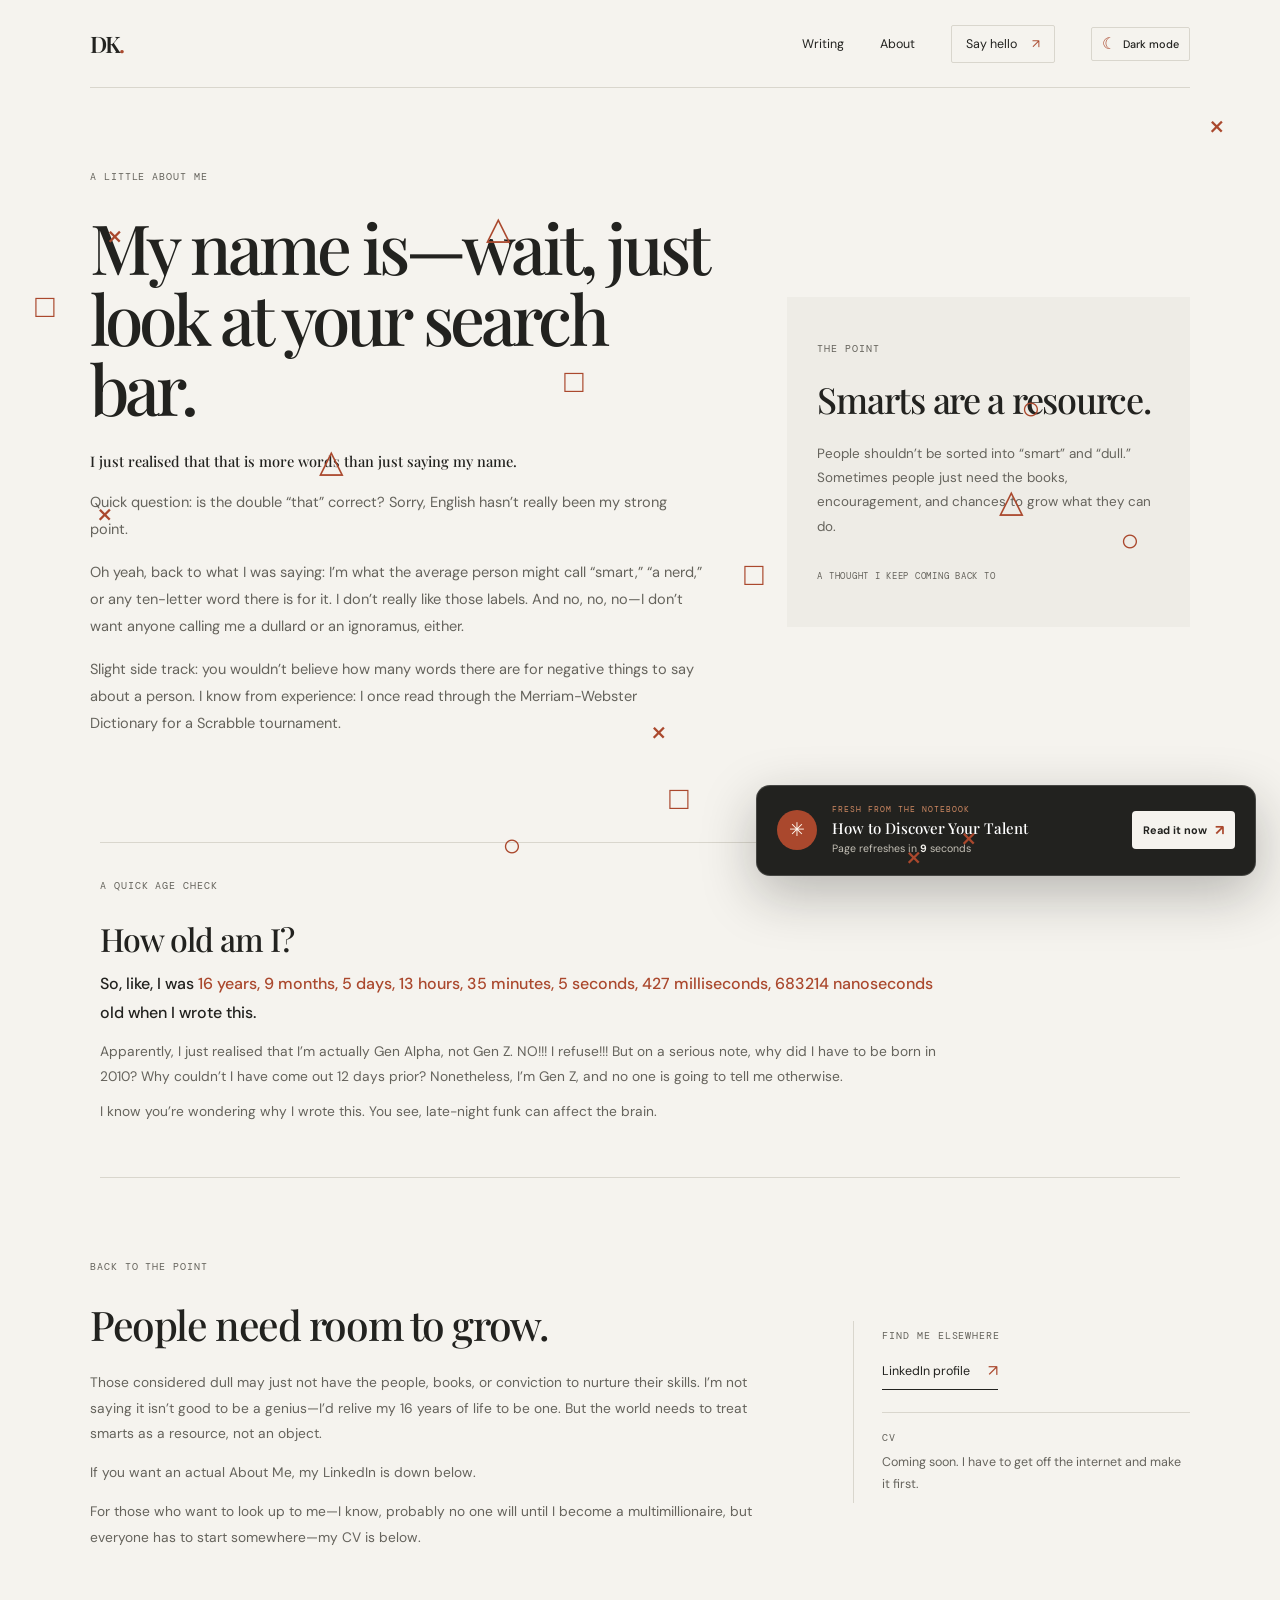
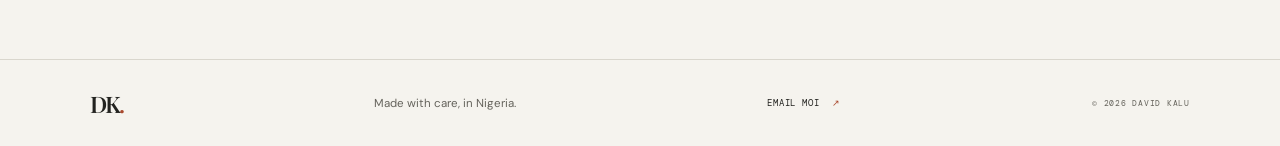
==== about.html @ d2f88bc5 "Keep site header visible while scrolling" ====
<!doctype html>
<html lang="en">
  <head>
    <meta charset="utf-8" />
    <meta name="viewport" content="width=device-width, initial-scale=1" />
    <meta name="theme-color" content="#f5f3ee" />
    <meta name="color-scheme" content="light dark" />
    <meta name="description" content="David Kalu on intelligence, opportunity, curiosity, and the words we use to describe people." />
    <title>About David Kalu — Notes on a life in progress</title>
    <link rel="icon" type="image/png" href="/favicon.png" sizes="96x96" />
    <link rel="preconnect" href="https://fonts.googleapis.com" />
    <link rel="preconnect" href="https://fonts.gstatic.com" crossorigin />
    <link href="https://fonts.googleapis.com/css2?family=DM+Mono:wght@400;500&family=DM+Sans:wght@400;500;600;700&family=Playfair+Display:ital,wght@0,500;0,600;1,500;1,600&display=swap" rel="stylesheet" />
    <script>(()=>{let saved=null;try{saved=localStorage.getItem("davidkalu:theme")}catch{}const mode=saved==="dark"||saved==="light"?saved:(window.matchMedia&&window.matchMedia("(prefers-color-scheme: dark)").matches?"dark":"light");document.documentElement.dataset.theme=mode;const color=document.querySelector('meta[name="theme-color"]');if(color)color.content=mode==="dark"?"#0c0a10":"#f5f3ee"})()</script>
    <link rel="stylesheet" href="style.css?v=20261019-sticky-header" />
    <script src="script.js?v=20261019-frenzy-no-overlap" defer></script>
  </head>
  <body>
    <a class="skip-link" href="#main">Skip to content</a>
    <header class="site-header wrap">
      <a class="wordmark" href="index.html#top" aria-label="David Kalu home">DK<span>.</span></a>
      <nav aria-label="Main navigation">
        <a href="index.html#writing">Writing</a>
        <a href="about.html" aria-current="page">About</a>
        <a class="nav-contact" href="mailto:hello@davidkalu.com">Say hello <span aria-hidden="true">↗</span></a>
      <button class="theme-toggle" type="button" aria-label="Dark mode" aria-pressed="false" title="Switch to dark mode"><span class="theme-toggle-icon" aria-hidden="true">☾</span><span class="theme-toggle-label">Dark mode</span></button>
      </nav>
    </header>
    <main id="main" class="about-page">
      <section class="about-hero wrap" aria-labelledby="about-title">
        <div class="about-hero-copy">
          <p class="eyebrow">A LITTLE ABOUT ME</p>
          <h1 id="about-title">My name is—wait, just look at your search bar.</h1>
          <p class="about-lede">I just realised that that is more words than just saying my name.</p>
          <p>Quick question: is the double “that” correct? Sorry, English hasn’t really been my strong point.</p>
          <p>Oh yeah, back to what I was saying: I’m what the average person might call “smart,” “a nerd,” or any ten-letter word there is for it. I don’t really like those labels. And no, no, no—I don’t want anyone calling me a dullard or an ignoramus, either.</p>
          <p>Slight side track: you wouldn’t believe how many words there are for negative things to say about a person. I know from experience: I once read through the Merriam-Webster Dictionary for a Scrabble tournament.</p>
        </div>
        <aside class="about-note about-point" aria-label="The point">
          <p class="eyebrow">THE POINT</p>
          <h2>Smarts are a resource.</h2>
          <p>People shouldn’t be sorted into “smart” and “dull.” Sometimes people just need the books, encouragement, and chances to grow what they can do.</p>
          <span class="about-note-foot">A THOUGHT I KEEP COMING BACK TO</span>
        </aside>
      </section>
      <section class="age-section wrap" aria-labelledby="age-title">
        <p class="eyebrow">A QUICK AGE CHECK</p>
        <h2 id="age-title">How old am I?</h2>
        <p class="age-line">So, like, I was <span id="age-counter">16 years, 9 months, 5 days, 13 hours, 35 minutes, 5 seconds, 427 milliseconds, 683214 nanoseconds</span> old when I wrote this.</p>
        <p>Apparently, I just realised that I’m actually Gen Alpha, not Gen Z. NO!!! I refuse!!! But on a serious note, why did I have to be born in 2010? Why couldn’t I have come out 12 days prior? Nonetheless, I’m Gen Z, and no one is going to tell me otherwise.</p>
        <p>I know you’re wondering why I wrote this. You see, late-night funk can affect the brain.</p>
      </section>
      <section class="about-details wrap" aria-labelledby="about-thought-title">
        <div class="about-detail-main">
          <p class="eyebrow">BACK TO THE POINT</p>
          <h2 id="about-thought-title">People need room to grow.</h2>
          <p>Those considered dull may just not have the people, books, or conviction to nurture their skills. I’m not saying it isn’t good to be a genius—I’d relive my 16 years of life to be one. But the world needs to treat smarts as a resource, not an object.</p>
          <p>If you want an actual About Me, my LinkedIn is down below.</p>
          <p>For those who want to look up to me—I know, probably no one will until I become a multimillionaire, but everyone has to start somewhere—my CV is below.</p>
        </div>
        <aside class="about-side-note about-links" aria-label="More about David">
          <p class="eyebrow">FIND ME ELSEWHERE</p>
          <a class="text-link" href="https://www.linkedin.com/in/inspire101/" target="_blank" rel="noreferrer">LinkedIn profile <span aria-hidden="true">↗</span></a>
          <div class="cv-note"><span class="eyebrow">CV</span><p>Coming soon. I have to get off the internet and make it first.</p></div>
        </aside>
      </section>
    </main>
    <footer class="site-footer"><div class="wrap footer-inner"><a class="wordmark" href="index.html#top">DK<span>.</span></a><span>Made with care, in Nigeria.</span><a href="mailto:hello@davidkalu.com">EMAIL MOI <span aria-hidden="true">↗</span></a><span class="copyright">© <span id="footer-year">2026</span> DAVID KALU</span></div></footer>
  </body>
</html>
---- style.css ----
:root{--paper:#f5f3ee;--ink:#22221f;--muted:#65635c;--line:#d9d6cd;--accent:#aa482d;--serif:"Playfair Display",Georgia,serif;--sans:"DM Sans",Arial,sans-serif;--mono:"DM Mono",monospace}*{box-sizing:border-box}html{scroll-behavior:smooth}body{margin:0;background:var(--paper);color:var(--ink);font-family:var(--sans);-webkit-font-smoothing:antialiased}.wrap{width:min(1100px,calc(100% - 64px));margin-inline:auto}.skip-link{position:absolute;left:-999px;top:1rem;background:var(--ink);color:white;padding:.7rem 1rem;z-index:5}.skip-link:focus{left:1rem}.site-header{height:88px;display:flex;align-items:center;justify-content:space-between;border-bottom:1px solid var(--line)}.wordmark{font:600 1.42rem var(--serif);letter-spacing:-.08em;text-decoration:none;color:var(--ink)}.wordmark span{color:var(--accent)}nav{display:flex;align-items:center;gap:36px}nav a,.nav-contact{font-size:.78rem;text-decoration:none;color:var(--ink)}nav a:hover,.text-link:hover{color:var(--accent)}nav .nav-contact{padding:10px 14px;border:1px solid var(--line);border-radius:2px}.nav-contact span{margin-left:12px;color:var(--accent)}.hero{padding-top:100px;display:grid;grid-template-columns:1.1fr .9fr;column-gap:72px;position:relative}.hero-copy{padding:8px 0 76px}.eyebrow,.hero-foot,.art-caption,.post-meta,.post-date,.section-count,.site-footer .copyright,.site-footer .footer-inner>a:last-of-type{font: .64rem var(--mono);letter-spacing:.09em}.eyebrow{color:var(--muted);margin:0 0 28px}.status-dot{display:inline-block;width:7px;height:7px;background:#768d67;border-radius:50%;margin:0 8px 1px 0}h1,h2,h3,p{margin-top:0}h1{font:500 clamp(3.3rem,6.4vw,5.9rem)/1.02 var(--serif);letter-spacing:-.055em;margin-bottom:24px}h1 em,h2 em{font-weight:500;color:var(--accent)}.intro{color:var(--muted);font-size:.98rem;line-height:1.75;max-width:390px;margin-bottom:30px}.text-link{display:inline-flex;gap:18px;align-items:center;color:var(--ink);font-size:.78rem;text-decoration:none;border-bottom:1px solid var(--ink);padding-bottom:8px;transition:color .2s}.text-link span{color:var(--accent);font-size:1rem}.hero-art{height:355px;margin-top:21px;position:relative;overflow:hidden;background:#e8e2d5}.art-sun{position:absolute;width:135px;height:135px;border-radius:50%;background:#d18a63;left:50%;top:22%;transform:translateX(-50%)}.art-orbit{position:absolute;left:50%;top:22%;border:1px solid rgba(72,64,52,.32);border-radius:50%;transform:translateX(-50%)}.orbit-one{width:280px;height:280px}.orbit-two{width:390px;height:390px}.art-horizon{position:absolute;height:36%;bottom:0;left:0;right:0;background:#b4aa95;clip-path:polygon(0 34%,24% 18%,49% 54%,76% 22%,100% 46%,100% 100%,0 100%)}.art-horizon:after{content:"";position:absolute;inset:32% 0 0;background:#8c9381;clip-path:polygon(0 46%,28% 8%,56% 45%,82% 12%,100% 37%,100% 100%,0 100%)}.art-caption{position:absolute;bottom:16px;left:18px;padding:5px 7px;background:rgba(34,34,31,.56);border-radius:2px;color:#f5f3ee;font-size:.55rem}.hero-foot{grid-column:1/-1;border-top:1px solid var(--line);padding:17px 0 72px;display:flex;justify-content:space-between;color:var(--muted);font-size:.58rem}.writing-section{background:var(--surface);padding:78px 0 84px}.section-heading{display:flex;justify-content:space-between;align-items:end;margin-bottom:25px}.section-heading .eyebrow{margin-bottom:12px}.section-heading h2,.about-grid h2{font:500 2.6rem/1.15 var(--serif);letter-spacing:-.035em;margin-bottom:0}.section-count{color:var(--muted);padding-bottom:8px}.post-card{display:grid;grid-template-columns:125px 1fr 145px;gap:24px;padding:27px 0 30px;border-top:1px solid var(--line)}.post-meta{display:flex;flex-direction:column;gap:11px;color:var(--muted);font-size:.57rem}.post-meta span:first-child{color:var(--accent)}.post-content h3{font:500 1.45rem var(--serif);letter-spacing:-.02em;margin-bottom:8px}.post-content h3 a{color:var(--ink);text-decoration:none}.post-content h3 a:hover{color:var(--accent)}.post-content p{font-size:.81rem;line-height:1.65;color:var(--muted);margin:0;max-width:500px}.post-date{color:var(--muted);font-size:.55rem;align-self:center;text-align:right}.post-date span{color:var(--accent);font-size:.85rem;margin-left:9px}.coming-soon{margin:26px 0 0;color:var(--muted);font-size:.72rem}.coming-soon span{color:var(--accent);margin-right:7px}.about-section{padding-top:91px;padding-bottom:100px}.about-section>.eyebrow{margin-bottom:28px}.about-grid{display:grid;grid-template-columns:1.2fr .8fr;gap:70px}.about-grid h2{font-size:2.75rem}.about-copy p{font-size:.85rem;line-height:1.8;color:var(--muted);margin-bottom:16px}.about-copy .text-link{margin-top:8px}.site-footer{border-top:1px solid var(--line)}.footer-inner{height:86px;display:flex;align-items:center;justify-content:space-between}.footer-inner>span{font-size:.72rem;color:var(--muted)}.site-footer .footer-inner>a:last-of-type{color:var(--ink);text-decoration:none;font-size:.57rem}.site-footer .footer-inner>a:last-of-type span{color:var(--accent);margin-left:7px}.site-footer .copyright{font-size:.53rem;color:var(--muted)}@media(max-width:760px){.wrap{width:min(100% - 40px,560px)}.site-header{height:72px}nav{gap:18px}nav a{font-size:.72rem}nav .nav-contact{padding:8px 10px}.hero{padding-top:62px;grid-template-columns:1fr;column-gap:0}.hero-copy{padding-bottom:38px}h1{font-size:clamp(3.4rem,13vw,5.3rem)}.hero-art{height:300px;margin:0 0 35px}.hero-foot{padding-bottom:52px;font-size:.5rem}.writing-section{padding:60px 0}.section-heading h2{font-size:2.2rem}.post-card{grid-template-columns:55px 1fr;gap:12px;padding:23px 0}.post-meta{font-size:.5rem}.post-date{grid-column:2;text-align:left;margin-top:2px}.about-section{padding-top:68px;padding-bottom:72px}.about-grid{grid-template-columns:1fr;gap:25px}.about-grid h2{font-size:2.35rem}.footer-inner{height:auto;min-height:100px;padding:22px 0;display:grid;grid-template-columns:1fr 1fr;gap:17px}.footer-inner .copyright{text-align:right}.footer-inner>span:nth-child(2){text-align:right}}@media(max-width:390px){nav{gap:11px}.nav-contact span{margin-left:5px}.hero-foot{letter-spacing:.035em}.hero-foot span:last-child{text-align:right}}

/* About page */
.about-hero{padding-top:82px;padding-bottom:88px;display:grid;grid-template-columns:minmax(0,1.15fr) minmax(270px,.75fr);gap:80px;align-items:center}.about-hero-copy h1{font-size:clamp(3rem,5.4vw,5rem);max-width:650px;margin-bottom:25px}.about-hero-copy>p:not(.eyebrow){max-width:625px;color:var(--muted);font-size:.91rem;line-height:1.85;margin-bottom:16px}.about-hero-copy .about-lede{font:500 1.18rem/1.65 var(--serif);color:var(--ink)!important}.about-hero-copy .text-link{margin-top:9px}.about-note{background:var(--surface);padding:34px 30px;min-height:330px;display:flex;flex-direction:column;justify-content:center}.about-note .eyebrow{margin-bottom:24px}.about-note h2{font:500 2.25rem/1.15 var(--serif);letter-spacing:-.035em;margin:0 0 22px}.about-note h2 em{color:var(--accent)}.about-note ul{padding:0;margin:0;list-style:none}.about-note li{border-top:1px solid var(--line);padding:12px 0;font-size:.78rem;color:var(--muted);line-height:1.5}.about-note-foot,.about-card-number{font:.58rem var(--mono);letter-spacing:.08em;color:var(--muted)}.about-note-foot{margin-top:18px}.about-highlights{background:var(--surface);padding:74px 0 78px}.about-highlights .section-heading h2{font:500 2.6rem/1.15 var(--serif);letter-spacing:-.035em;margin-bottom:0}.about-cards{display:grid;grid-template-columns:repeat(3,1fr);gap:22px}.about-card{padding:23px 22px 25px;border-top:1px solid var(--line);background:var(--card);min-height:275px}.about-card-number{display:block;margin-bottom:24px;color:var(--accent)}.about-card h3{font:500 1.35rem/1.25 var(--serif);letter-spacing:-.02em;margin-bottom:12px}.about-card p{font-size:.78rem;line-height:1.75;color:var(--muted);margin:0}.about-details{padding-top:82px;padding-bottom:95px;display:grid;grid-template-columns:minmax(0,1.2fr) minmax(230px,.6fr);gap:90px}.about-detail-main h2{font:500 2.55rem/1.15 var(--serif);letter-spacing:-.035em;margin:0 0 22px}.about-detail-main>p:not(.eyebrow),.about-side-note>p:not(.eyebrow){font-size:.86rem;line-height:1.85;color:var(--muted)}.about-side-note{border-left:1px solid var(--line);padding:8px 0 8px 28px;align-self:center}.about-side-note .eyebrow{margin-bottom:16px}.about-side-note .text-link{margin-top:4px}
@media(max-width:760px){.about-hero{padding-top:62px;padding-bottom:62px;grid-template-columns:1fr;gap:32px}.about-hero-copy h1{font-size:clamp(3rem,12vw,4.4rem)}.about-note{min-height:0;padding:28px 24px}.about-highlights{padding:58px 0 62px}.about-highlights .section-heading h2{font-size:2.2rem}.about-cards{grid-template-columns:1fr;gap:14px}.about-card{min-height:0;padding:22px 18px}.about-card-number{margin-bottom:16px}.about-details{padding-top:62px;padding-bottom:70px;grid-template-columns:1fr;gap:28px}.about-detail-main h2{font-size:2.25rem}.about-side-note{border-left:0;border-top:1px solid var(--line);padding:24px 0 0}}

/* About page voice and profile links */
.about-point>p:not(.eyebrow){font-size:.84rem;line-height:1.8;color:var(--muted)}.about-links{display:flex;flex-direction:column;align-items:flex-start;gap:14px}.about-links>.eyebrow{margin:0}.cv-note{border-top:1px solid var(--line);padding-top:18px;width:100%;margin-top:8px}.cv-note .eyebrow{display:block;margin-bottom:8px}.cv-note p{font-size:.78rem;line-height:1.7;color:var(--muted);margin:0}
@media(max-width:760px){.about-links{gap:16px}.cv-note{margin-top:4px}}

/* Published writing */
.article-heading{max-width:820px;padding-top:76px;padding-bottom:44px}.article-heading .eyebrow{margin-bottom:22px}.article-heading h1{font-size:clamp(3.2rem,6vw,5.2rem);max-width:800px;margin-bottom:20px}.article-deck{max-width:650px;color:var(--muted);font:500 1.2rem/1.6 var(--serif);margin-bottom:22px}.article-byline{font:.6rem var(--mono);letter-spacing:.09em;color:var(--muted);margin:0}.article-byline span{color:var(--accent);padding:0 8px}.article-body{max-width:760px;padding-bottom:100px;font-size:1rem;line-height:1.9;color:var(--body-copy)}.article-body p{margin-bottom:22px}.article-body .article-opening{font:500 1.22rem/1.65 var(--serif);color:var(--ink)}.article-body h2{font:500 2rem/1.2 var(--serif);letter-spacing:-.025em;margin:45px 0 16px;color:var(--ink)}.article-back{margin-top:26px}.new-writeup-notice{position:fixed;right:24px;bottom:24px;z-index:20;width:min(500px,calc(100vw - 32px));display:grid;grid-template-columns:42px minmax(0,1fr) auto;gap:13px;align-items:center;overflow:hidden;padding:18px 20px 20px;border:1px solid rgba(255,255,255,.16);border-radius:14px;background:#22221f;color:#f5f3ee;box-shadow:0 18px 54px rgba(25,24,21,.28);animation:notice-rise .45s cubic-bezier(.2,.8,.2,1) both}.notice-mark{width:40px;height:40px;display:grid;place-items:center;border-radius:50%;background:var(--accent);color:#fff7ed;font-size:1.2rem}.notice-copy{min-width:0;display:flex;flex-direction:column;gap:4px}.notice-kicker{font:.53rem var(--mono);letter-spacing:.12em;color:#d18a63}.notice-title{font:500 .94rem/1.25 var(--serif);color:#fff}.notice-refresh{font-size:.66rem;color:#c4c0b6}.notice-refresh b{color:#f5f3ee;font-variant-numeric:tabular-nums}.notice-link{display:flex;gap:8px;align-items:center;white-space:nowrap;padding:10px 11px;border-radius:4px;background:#f5f3ee;color:#22221f;text-decoration:none;font-size:.68rem;font-weight:700}.notice-link span{color:var(--accent);font-size:.9rem}.notice-link:hover{background:#fff}.notice-progress{position:absolute;left:0;right:0;bottom:0;height:3px;background:var(--accent);transform-origin:left;animation:notice-countdown 10s linear forwards}@keyframes notice-rise{from{opacity:0;transform:translateY(18px)}to{opacity:1;transform:translateY(0)}}@keyframes notice-countdown{from{transform:scaleX(1)}to{transform:scaleX(0)}}
@media(max-width:760px){.article-heading{padding-top:56px;padding-bottom:32px}.article-heading h1{font-size:clamp(2.8rem,12vw,4.2rem)}.article-deck{font-size:1.06rem}.article-body{font-size:.94rem;padding-bottom:76px}.article-body h2{font-size:1.8rem;margin-top:36px}.new-writeup-notice{right:12px;bottom:12px;width:calc(100vw - 24px);grid-template-columns:36px minmax(0,1fr);gap:10px;padding:15px 15px 18px}.notice-mark{width:34px;height:34px;font-size:1rem}.notice-link{grid-column:2;justify-self:start;padding:8px 10px}.notice-refresh{font-size:.62rem}}
/* Editorial styles tuned to the site's quiet, compact rhythm */
.article-heading{max-width:760px;padding-top:68px;padding-bottom:35px}.article-heading .eyebrow{margin-bottom:20px}.article-heading h1{font-size:clamp(2.8rem,5vw,4.45rem);line-height:1.05;max-width:700px;margin-bottom:18px}.article-deck{max-width:560px;color:var(--muted);font:500 1rem/1.7 var(--sans);margin-bottom:18px}.article-byline{font:.58rem var(--mono);letter-spacing:.09em;color:var(--muted);margin:0}.article-byline span{color:var(--accent);padding:0 8px}.article-body{max-width:700px;padding-bottom:92px;font-size:.9rem;line-height:1.8;color:var(--body-copy)}.article-body p{margin-bottom:19px}.article-body .article-opening{font:500 1rem/1.75 var(--sans);color:var(--ink)}.article-body h2{font:500 1.65rem/1.2 var(--serif);letter-spacing:-.025em;margin:38px 0 14px;color:var(--ink)}.article-back{margin-top:24px}
@media(max-width:760px){.article-heading{padding-top:52px;padding-bottom:28px}.article-heading h1{font-size:clamp(2.5rem,11vw,3.8rem)}.article-deck{font-size:.91rem}.article-body{font-size:.86rem;padding-bottom:70px}.article-body h2{font-size:1.45rem;margin-top:30px}}

/* Small motions and the hidden DualShock Frenzy */
.reveal-on-scroll{opacity:0;transform:translateY(16px);transition:opacity .65s ease,transform .65s ease;transition-delay:var(--reveal-delay,0ms)}.reveal-on-scroll.is-visible{opacity:1;transform:translateY(0)}.hero-art .art-sun{animation:sun-breathe 6s ease-in-out infinite alternate}.hero-art .art-orbit{animation:orbit-drift 13s ease-in-out infinite alternate}.hero-art .orbit-two{animation-delay:-4s}@keyframes sun-breathe{from{transform:translateX(-50%) scale(.96)}to{transform:translateX(-50%) scale(1.04)}}@keyframes orbit-drift{from{transform:translateX(-50%) rotate(-4deg)}to{transform:translateX(-50%) rotate(4deg)}}
.frenzy-symbol{position:fixed;z-index:12;width:46px;height:46px;padding:0;border:0;background:transparent;display:grid;place-items:center;font:400 2rem/1 var(--sans);cursor:pointer;animation:frenzy-float 5s ease-in-out infinite;animation-delay:0s;transition:color .2s,opacity .25s,transform .25s;touch-action:manipulation}.frenzy-symbol:hover{transform:scale(1.15)}.frenzy-triangle{color:#b65337}.frenzy-circle{color:#718a9a}.frenzy-cross{color:#8a7d9d}.frenzy-square{color:#768d67}.frenzy-symbol.is-caught{opacity:0;pointer-events:none;transform:scale(1.5)}@keyframes frenzy-float{0%,100%{translate:0 0}50%{translate:0 -12px}}.frenzy-ripple{position:fixed;z-index:13;width:18px;height:18px;border:1px solid var(--accent);border-radius:50%;pointer-events:none;transform:translate(-50%,-50%);animation:frenzy-ripple .7s ease-out forwards}@keyframes frenzy-ripple{to{width:110px;height:110px;opacity:0;border-width:2px}}
.frenzy-welcome{position:fixed;z-index:30;width:min(330px,calc(100vw - 28px));display:grid;grid-template-columns:30px 1fr 22px;gap:10px;align-items:start;padding:16px;background:#22221f;color:var(--paper);border:1px solid rgba(255,255,255,.15);box-shadow:0 16px 45px rgba(34,34,31,.22);opacity:0;visibility:hidden;transform:translateY(8px) scale(.98);transition:opacity .25s,transform .25s,visibility .25s}.frenzy-welcome.is-visible{opacity:1;visibility:visible;transform:translateY(0) scale(1)}.frenzy-popup-mark{width:28px;height:28px;display:grid;place-items:center;background:var(--accent);border-radius:50%;color:#fff;font-size:.85rem}.frenzy-label{display:block;color:#d18a63;font: .5rem var(--mono);letter-spacing:.1em;margin-bottom:7px}.frenzy-welcome p{font-size:.72rem;line-height:1.55;margin:0}.frenzy-welcome strong{font-weight:700}.frenzy-dismiss,.frenzy-close{padding:0;border:0;background:transparent;color:inherit;font-size:1.2rem;line-height:1;cursor:pointer}.frenzy-secret{width:min(570px,calc(100vw - 32px));max-height:min(80vh,720px);overflow:auto;padding:36px 40px 30px;background:var(--paper);color:var(--ink);border:1px solid var(--line);box-shadow:0 20px 80px rgba(0,0,0,.25)}.frenzy-secret::backdrop{background:rgba(34,34,31,.52);-webkit-backdrop-filter:blur(3px);backdrop-filter:blur(3px)}.frenzy-secret form{position:absolute;top:18px;right:20px}.frenzy-secret .frenzy-close{color:var(--muted);font-size:1.5rem}.frenzy-secret h2{font:500 2.2rem/1.15 var(--serif);letter-spacing:-.035em;margin:0 0 22px}.frenzy-secret>p:not(.eyebrow):not(.frenzy-signoff){font-size:.86rem;line-height:1.8;color:var(--muted);margin-bottom:16px}.frenzy-signoff{padding-top:14px;border-top:1px solid var(--line);font:.55rem var(--mono);letter-spacing:.1em;color:var(--muted)}.frenzy-signoff span{color:var(--accent);margin-left:6px}
@media(max-width:760px){.frenzy-symbol{width:40px;height:40px;font-size:1.75rem}.frenzy-welcome{left:12px!important;top:auto!important;bottom:82px}.frenzy-secret{padding:32px 24px 24px}.frenzy-secret h2{font-size:1.8rem}}
@media(prefers-reduced-motion:reduce){.reveal-on-scroll{opacity:1;transform:none;transition:none}.hero-art .art-sun,.hero-art .art-orbit,.frenzy-symbol{animation:none!important}.frenzy-ripple{animation-duration:.01ms}}
/* DualShock Frenzy: orange-only glyphs, clear spacing and fresh pair fusions */
.frenzy-symbol{z-index:24;width:46px;height:46px;border:0;padding:0;background:transparent;color:var(--accent);display:grid;place-items:center;font:400 2rem/1 var(--sans);cursor:pointer;touch-action:manipulation;animation:none;transition:opacity .2s,transform .18s;will-change:left,top,transform}.frenzy-symbol:hover{transform:scale(1.12)}.frenzy-symbol.is-caught{opacity:0;pointer-events:none;transform:scale(1.6)}.frenzy-symbol.fusion-flash{animation:frenzy-fusion .36s cubic-bezier(.2,.8,.2,1)}@keyframes frenzy-fusion{0%{transform:scale(.72) rotate(-14deg)}65%{transform:scale(1.28) rotate(8deg)}100%{transform:scale(1) rotate(0)}}
@media(max-width:760px){.frenzy-symbol{width:40px;height:40px;font-size:1.75rem}}

@media(max-width:760px){.frenzy-symbol{width:44px;height:44px;font-size:1.9rem}.frenzy-welcome{width:min(390px,calc(100vw - 24px));left:12px!important;right:12px;bottom:74px;padding:14px 16px;grid-template-columns:28px minmax(0,1fr) 22px}.frenzy-welcome p{font-size:.78rem;line-height:1.55}.frenzy-secret{width:calc(100vw - 24px);max-height:82dvh;padding:34px 22px 24px}}

.age-section{padding:36px 0 42px;border-top:1px solid var(--line);border-bottom:1px solid var(--line);max-width:1080px}.age-section h2{font:500 2rem/1.2 var(--serif);letter-spacing:-.03em;margin:0 0 12px}.age-section>p:not(.eyebrow){max-width:850px;color:var(--muted);font-size:.86rem;line-height:1.8;margin:0 0 11px}.age-section .age-line{color:var(--ink)!important;font:500 1rem/1.8 var(--sans)!important;font-variant-numeric:tabular-nums;overflow-wrap:anywhere}.age-section #age-counter{color:var(--accent)}@media(max-width:760px){.age-section{padding:30px 0 34px}.age-section h2{font-size:1.8rem}.age-section .age-line{font-size:.9rem!important}}

.frenzy-symbol:focus-visible{outline:2px solid var(--ink);outline-offset:3px;border-radius:50%}
@media(prefers-reduced-motion:reduce){html{scroll-behavior:auto}}

/* Color themes */
:root{--surface:#eeece6;--card:rgba(245,243,238,.55);--body-copy:#4b4942;--hero-art-bg:#e8e2d5;--hero-art-sun:#d18a63;--hero-art-orbit:rgba(72,64,52,.32);--hero-art-ridge:#b4aa95;--hero-art-ridge-back:#8c9381}
:root[data-theme="dark"]{color-scheme:dark;--paper:#0c0a10;--ink:#f5efff;--muted:#b9abc9;--line:#3c2d4b;--accent:#c77dff;--surface:#17121e;--card:rgba(207,166,255,.08);--body-copy:#ded5e8;--hero-art-bg:#171020;--hero-art-sun:#b35cff;--hero-art-orbit:rgba(220,185,255,.32);--hero-art-ridge:#332143;--hero-art-ridge-back:#21162e}
.hero-art{background:var(--hero-art-bg);transition:background-color .35s ease}
.hero-art .art-sun{background:var(--hero-art-sun);transition:background-color .35s ease,box-shadow .35s ease}
.hero-art .art-orbit{border-color:var(--hero-art-orbit);transition:border-color .35s ease}
.hero-art .art-horizon{background:var(--hero-art-ridge);transition:background-color .35s ease}
.hero-art .art-horizon:after{background:var(--hero-art-ridge-back);transition:background-color .35s ease}
:root[data-theme="dark"] .hero-art .art-sun{box-shadow:0 0 48px rgba(195,113,255,.42)}
.theme-toggle{display:inline-flex;align-items:center;justify-content:center;gap:7px;padding:8px 10px;border:1px solid var(--line);border-radius:2px;background:transparent;color:var(--ink);font:500 .68rem var(--sans);white-space:nowrap;cursor:pointer;transition:border-color .2s,color .2s,background-color .2s}
.theme-toggle:hover{border-color:var(--accent);color:var(--accent)}
.theme-toggle:focus-visible{outline:2px solid var(--accent);outline-offset:3px}
.theme-toggle-icon{font-size:1rem;line-height:1;color:var(--accent)}
:root[data-theme="dark"] .frenzy-welcome{color:#f5f3ee}
@media(max-width:760px){.site-header{gap:10px}nav{gap:14px}.theme-toggle{padding:7px 8px}}
@media(max-width:460px){.site-header{height:auto;min-height:72px;flex-wrap:wrap;row-gap:10px;padding-block:12px}nav{width:100%;justify-content:space-between;gap:8px}.theme-toggle{padding:7px 8px}.hero{grid-template-columns:minmax(0,1fr);min-width:0}.hero-copy{min-width:0}.intro{max-width:100%}h1{font-size:clamp(2.8rem,11vw,4rem)}}
@media(prefers-reduced-motion:reduce){.theme-toggle{transition:none}}

@media(max-width:760px){.frenzy-symbol{opacity:.48}.frenzy-symbol:active{opacity:1;transform:scale(1.12)}}

/* Reader continuation submission */
.article-figure{margin:32px 0 36px}.article-figure img{display:block;width:min(100%,420px);height:auto;border-radius:3px}.article-figure figcaption{margin-top:9px;font:.58rem var(--mono);color:var(--muted)}.article-figure a,.reader-fallback a{color:var(--accent);text-underline-offset:3px}.reader-callout{margin:48px 0 30px;padding:28px;background:var(--surface);border:1px solid var(--line)}.reader-callout .eyebrow{margin-bottom:12px}.reader-callout h2{margin:0 0 12px!important;font:500 1.8rem/1.2 var(--serif)!important}.reader-callout>p:not(.eyebrow){font-size:.84rem;line-height:1.75;color:var(--muted)}.continuation-form{display:grid;gap:16px}.reader-field{display:grid;gap:7px}.reader-field label{font-size:.75rem;font-weight:600;color:var(--ink)}.reader-field label span{font-weight:400;color:var(--muted)}.reader-field input,.reader-field textarea{width:100%;padding:11px 12px;border:1px solid var(--line);border-radius:2px;background:var(--paper);color:var(--ink);font:400 .82rem/1.6 var(--sans)}.reader-field textarea{resize:vertical;min-height:130px}.reader-field input:focus,.reader-field textarea:focus{outline:2px solid var(--accent);outline-offset:2px}.reader-consent{display:grid;grid-template-columns:18px 1fr;gap:10px;align-items:start;color:var(--muted);font-size:.72rem;line-height:1.6}.reader-consent input{accent-color:var(--accent);margin:3px 0 0;width:16px;height:16px}.reader-submit{justify-self:start;display:inline-flex;gap:12px;align-items:center;padding:11px 15px;border:0;border-radius:2px;background:var(--ink);color:var(--paper);font:600 .75rem var(--sans);cursor:pointer}.reader-submit:hover{background:var(--accent)}.reader-submit:focus-visible{outline:2px solid var(--accent);outline-offset:3px}.reader-status,.reader-fallback{margin:13px 0 0!important;font-size:.7rem!important;line-height:1.6;color:var(--muted)}
@media(max-width:760px){.reader-callout{margin:38px 0 26px;padding:22px 18px}.reader-callout h2{font-size:1.55rem!important}}

/* Tiny trophy charm and its personal note */
.trophy-hanger{position:relative;display:inline-block;white-space:nowrap}.trophy-charm{position:absolute;left:50%;top:calc(100% - .08em);z-index:2;display:grid;place-items:center;width:1.1rem;height:1.1rem;padding:0;border:0;border-radius:50%;background:transparent;font: .7rem/1 var(--sans);cursor:pointer;transform-origin:50% 0;animation:trophy-swing 2.8s ease-in-out infinite}.trophy-charm:hover{animation-play-state:paused;transform:scale(1.22)}.trophy-charm:focus-visible{outline:2px solid var(--accent);outline-offset:2px}.trophy-note{position:fixed;width:min(390px,calc(100vw - 32px));max-width:none;padding:32px 30px 28px;background:var(--paper);color:var(--ink);border:1px solid var(--line);box-shadow:0 20px 70px rgba(25,24,21,.24)}.trophy-note::backdrop{background:rgba(34,34,31,.48);backdrop-filter:blur(3px)}.trophy-note form{position:absolute;top:12px;right:14px}.trophy-note-close{border:0;background:transparent;color:var(--muted);font:1.5rem/1 var(--sans);cursor:pointer}.trophy-note .eyebrow{margin-bottom:14px}.trophy-note h2{font:500 1.8rem/1.2 var(--serif);margin:0 0 13px}.trophy-note>p:not(.eyebrow){font-size:.83rem;line-height:1.75;color:var(--muted);margin:0 0 20px}.trophy-note-mail{display:inline-flex;gap:12px;align-items:center;padding:10px 13px;background:var(--ink);color:var(--paper);text-decoration:none;font-size:.72rem}.trophy-note-mail span{color:var(--accent)}@keyframes trophy-swing{0%,100%{rotate:-9deg}50%{rotate:9deg}}@media(max-width:760px){.trophy-note{padding:30px 22px 24px}.trophy-note h2{font-size:1.6rem}}@media(prefers-reduced-motion:reduce){.trophy-charm{animation:none}}

:root[data-theme="dark"] .frenzy-label{color:var(--accent)}

/* Restore the original symbol scale while keeping it steady during play. */
.frenzy-symbol{width:46px;height:46px;font-size:2rem}.frenzy-symbol:hover,.frenzy-symbol.is-caught{transform:none}@keyframes frenzy-fusion{0%{transform:rotate(-14deg)}65%{transform:rotate(8deg)}100%{transform:rotate(0)}}

/* Keep the site navigation available while reading. */
html{scroll-padding-top:96px}
.site-header{position:sticky;top:0;z-index:50;background:var(--paper)}
@media(max-width:460px){html{scroll-padding-top:124px}}
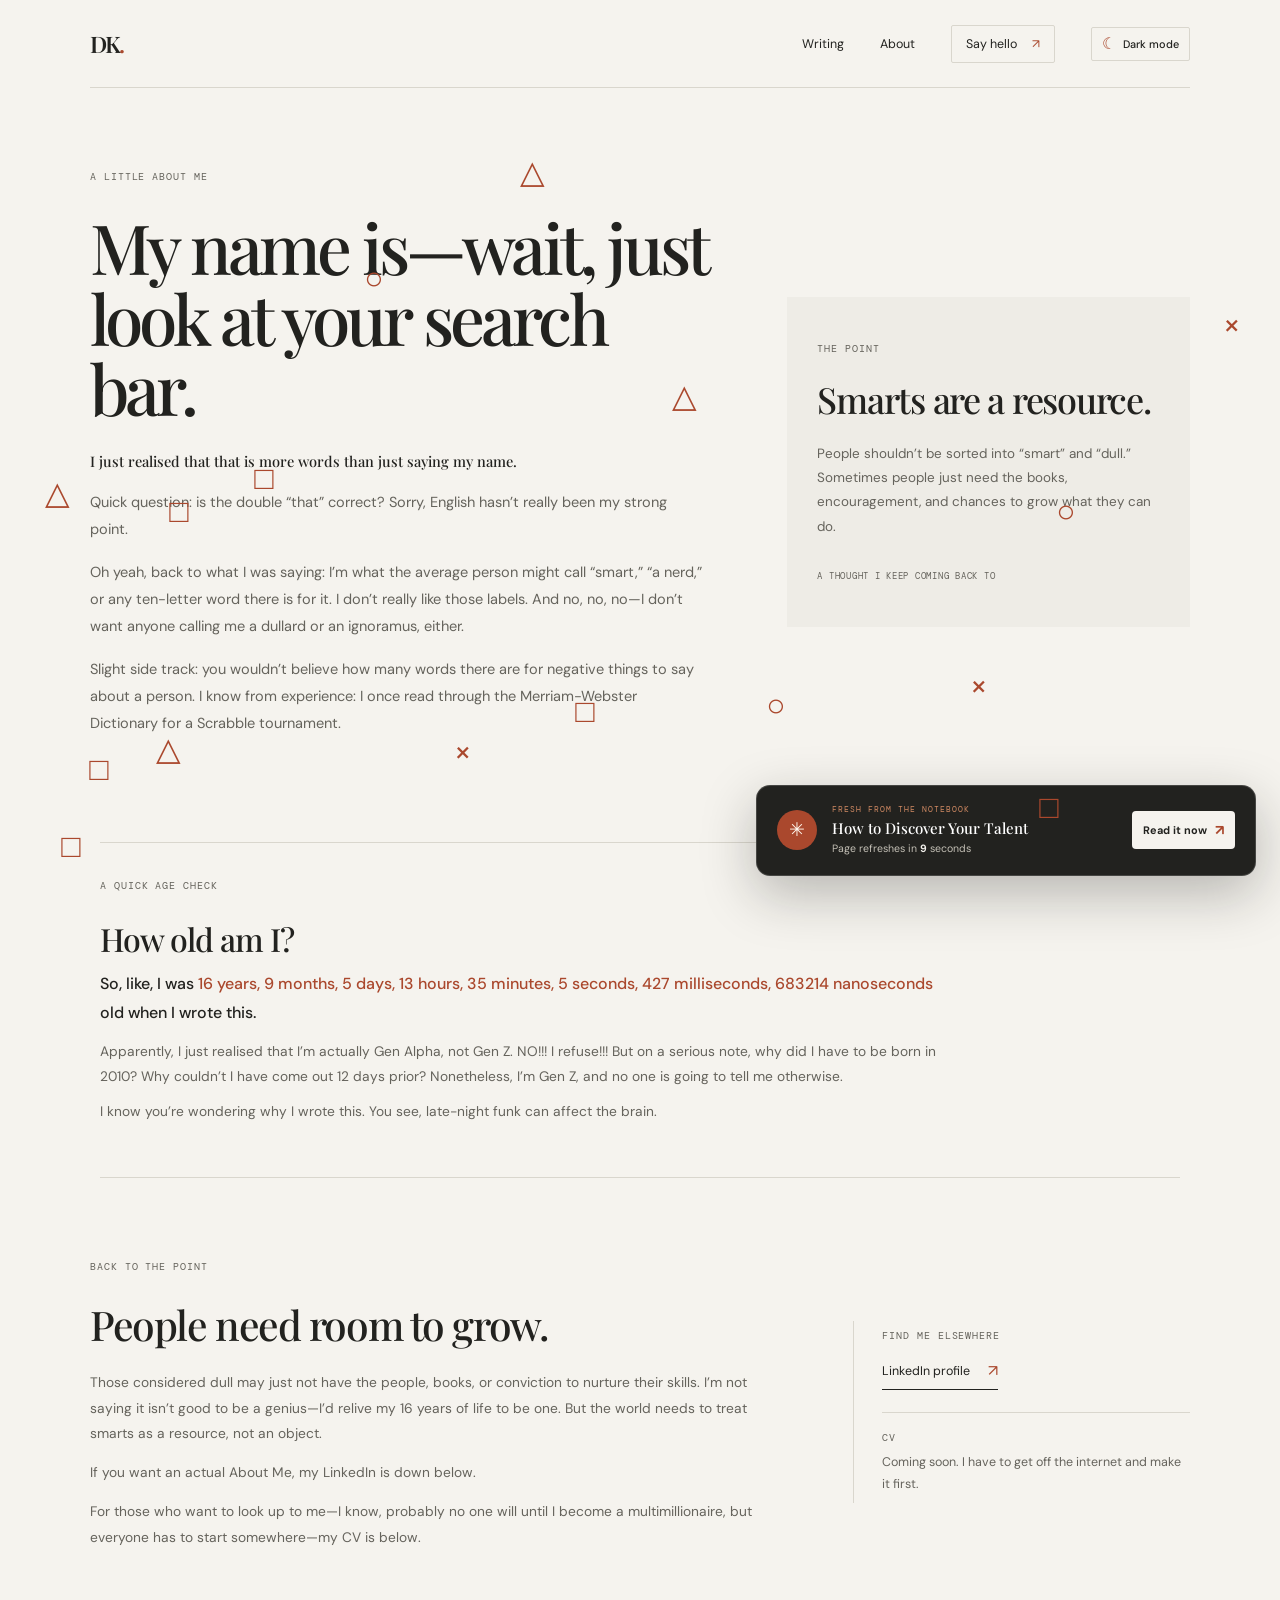
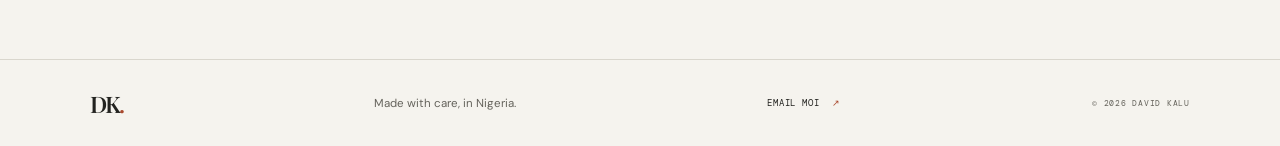
==== commit 7c8fae60: "Revert "Keep site header visible while scrolling" This reverts commit d2f88bc5142f89281b0fdea703e626" ====
--- a/about.html
+++ b/about.html
@@ -12,7 +12,7 @@
     <link rel="preconnect" href="https://fonts.gstatic.com" crossorigin />
     <link href="https://fonts.googleapis.com/css2?family=DM+Mono:wght@400;500&family=DM+Sans:wght@400;500;600;700&family=Playfair+Display:ital,wght@0,500;0,600;1,500;1,600&display=swap" rel="stylesheet" />
     <script>(()=>{let saved=null;try{saved=localStorage.getItem("davidkalu:theme")}catch{}const mode=saved==="dark"||saved==="light"?saved:(window.matchMedia&&window.matchMedia("(prefers-color-scheme: dark)").matches?"dark":"light");document.documentElement.dataset.theme=mode;const color=document.querySelector('meta[name="theme-color"]');if(color)color.content=mode==="dark"?"#0c0a10":"#f5f3ee"})()</script>
-    <link rel="stylesheet" href="style.css?v=20261019-sticky-header" />
+    <link rel="stylesheet" href="style.css?v=20261019-frenzy-original-scale" />
     <script src="script.js?v=20261019-frenzy-no-overlap" defer></script>
   </head>
   <body>
--- a/style.css
+++ b/style.css
@@ -63,8 +63,3 @@
 
 /* Restore the original symbol scale while keeping it steady during play. */
 .frenzy-symbol{width:46px;height:46px;font-size:2rem}.frenzy-symbol:hover,.frenzy-symbol.is-caught{transform:none}@keyframes frenzy-fusion{0%{transform:rotate(-14deg)}65%{transform:rotate(8deg)}100%{transform:rotate(0)}}
-
-/* Keep the site navigation available while reading. */
-html{scroll-padding-top:96px}
-.site-header{position:sticky;top:0;z-index:50;background:var(--paper)}
-@media(max-width:460px){html{scroll-padding-top:124px}}
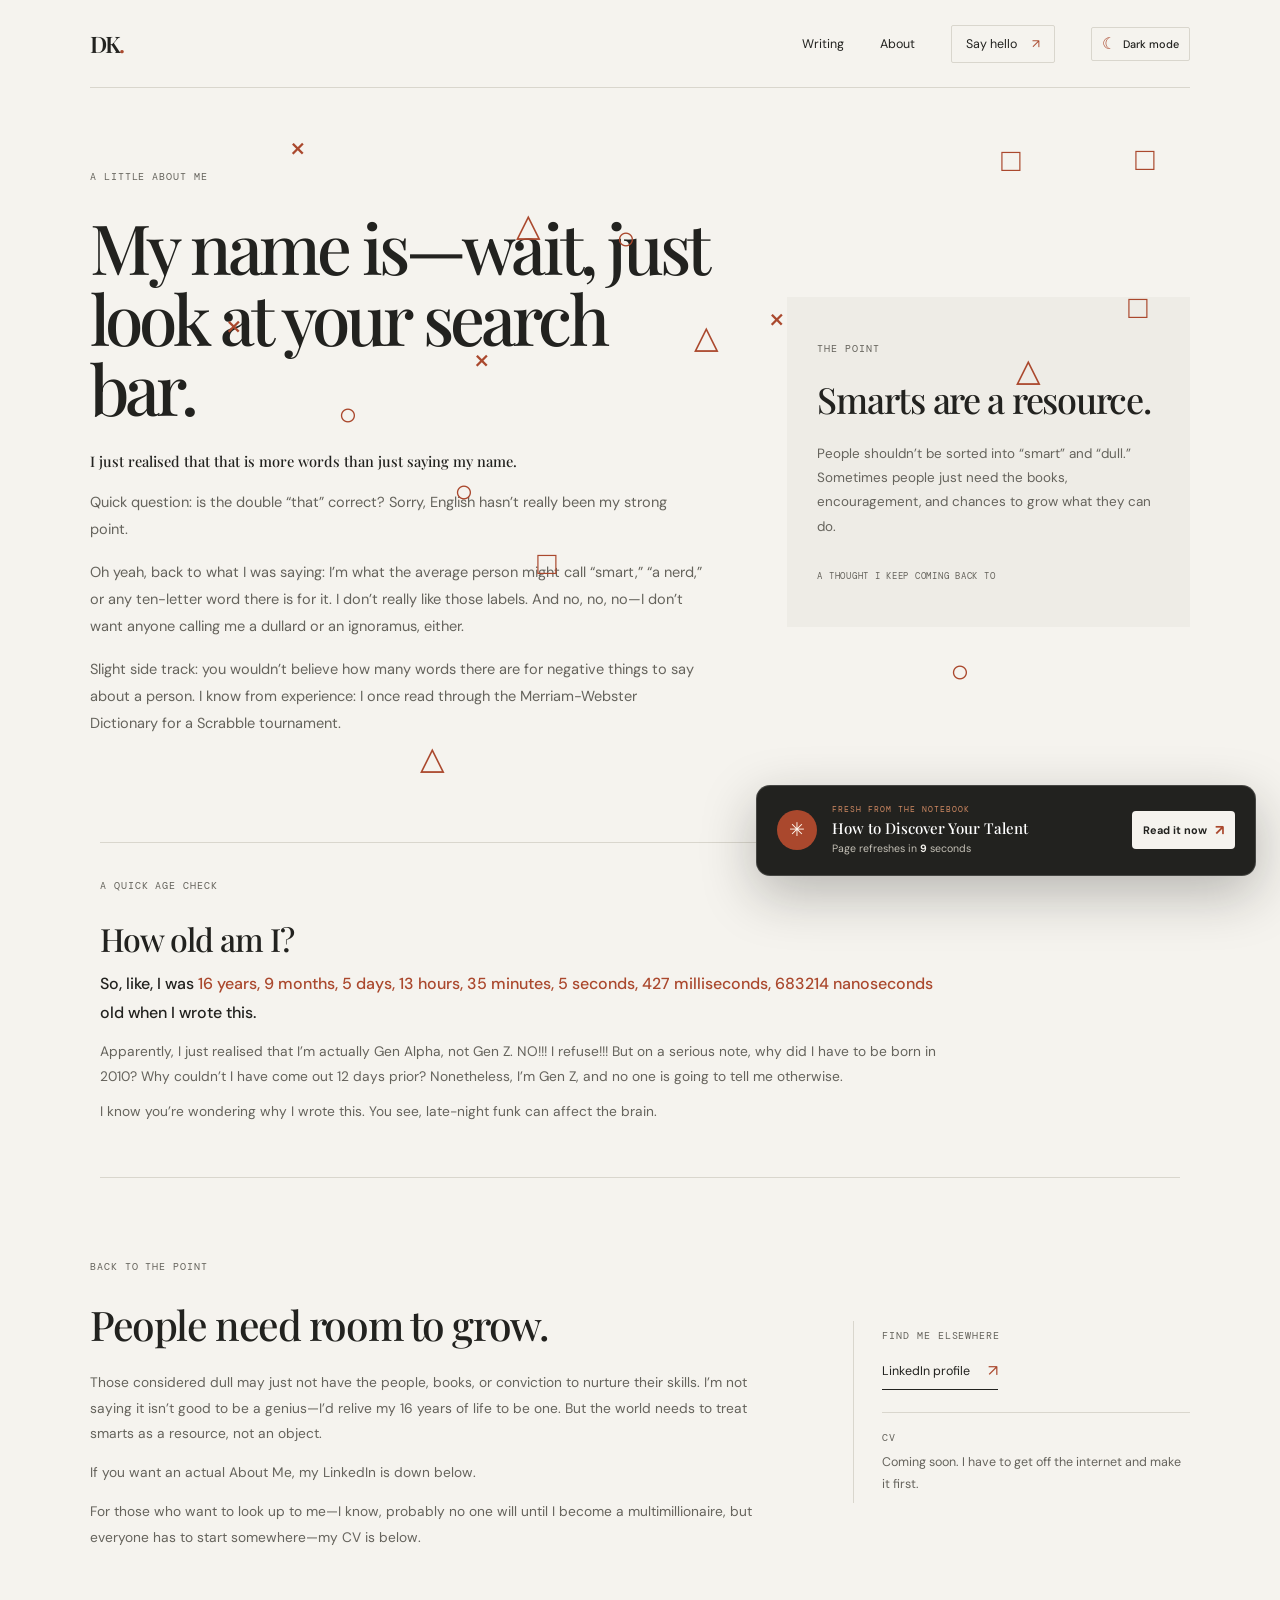
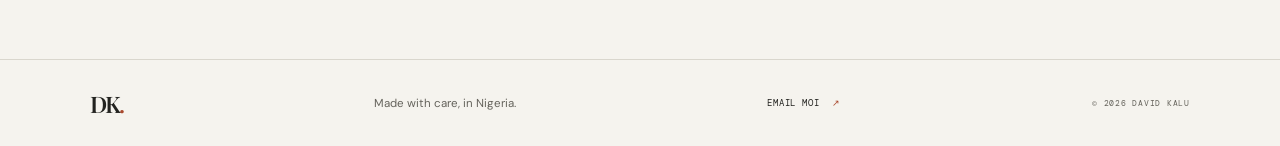
==== commit 2f33bcf0: "Connect author profile to LinkedIn and update teaser" ====
--- a/about.html
+++ b/about.html
@@ -7,6 +7,23 @@
     <meta name="color-scheme" content="light dark" />
     <meta name="description" content="David Kalu on intelligence, opportunity, curiosity, and the words we use to describe people." />
     <title>About David Kalu — Notes on a life in progress</title>
+    <script type="application/ld+json">
+      {
+        "@context": "https://schema.org",
+        "@type": "ProfilePage",
+        "name": "About David Kalu",
+        "url": "https://davidkalu.com/about.html",
+        "mainEntity": {
+          "@type": "Person",
+          "@id": "https://davidkalu.com/about.html#david-kalu",
+          "name": "David Kalu",
+          "url": "https://davidkalu.com/about.html",
+          "sameAs": [
+            "https://www.linkedin.com/in/inspire101/"
+          ]
+        }
+      }
+    </script>
     <link rel="icon" type="image/png" href="/favicon.png" sizes="96x96" />
     <link rel="preconnect" href="https://fonts.googleapis.com" />
     <link rel="preconnect" href="https://fonts.gstatic.com" crossorigin />
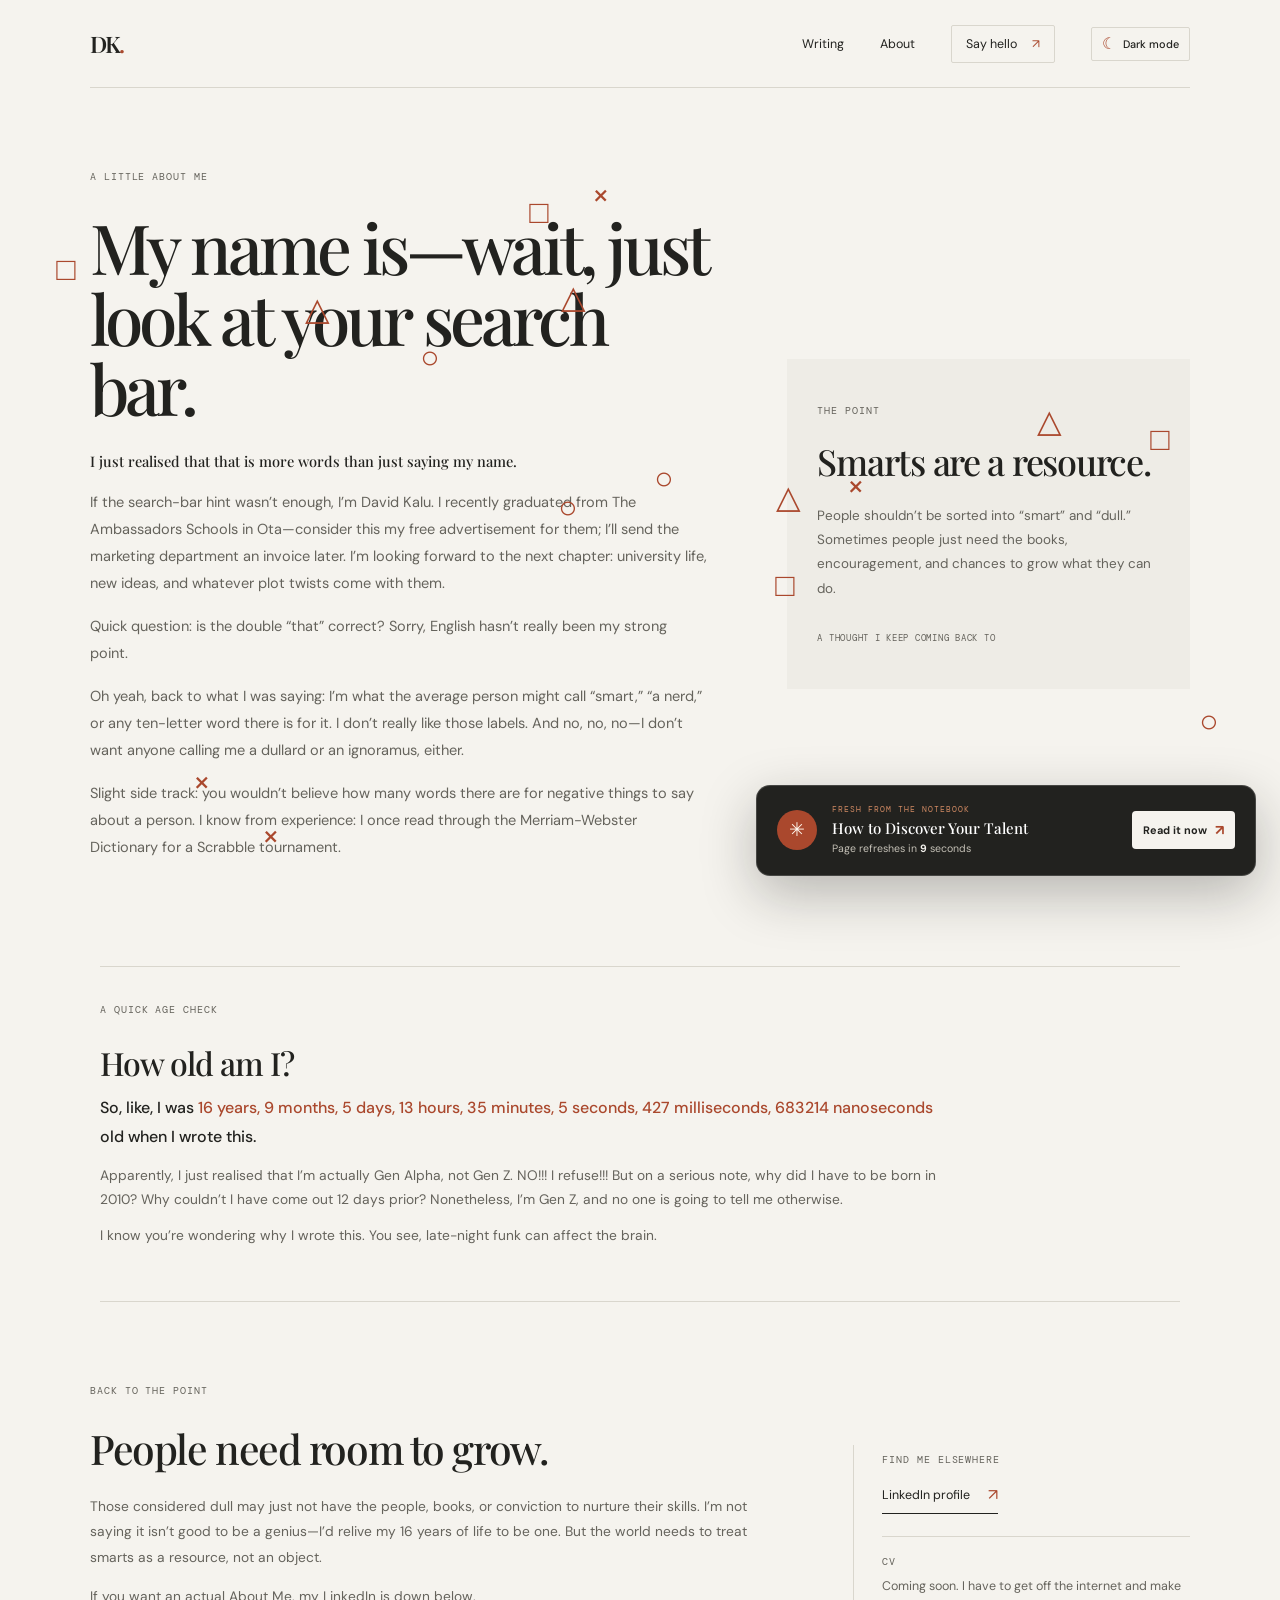
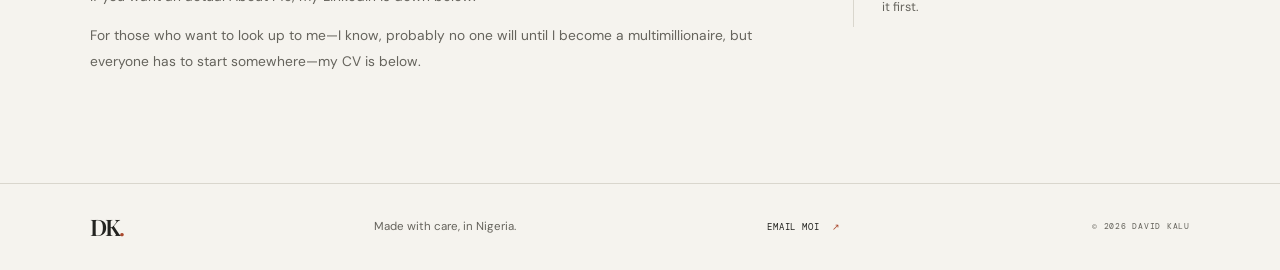
==== commit dad4811d: "Add school detail to author profile" ====
--- a/about.html
+++ b/about.html
@@ -18,6 +18,10 @@
           "@id": "https://davidkalu.com/about.html#david-kalu",
           "name": "David Kalu",
           "url": "https://davidkalu.com/about.html",
+          "alumniOf": {
+            "@type": "EducationalOrganization",
+            "name": "The Ambassadors Schools, Ota"
+          },
           "sameAs": [
             "https://www.linkedin.com/in/inspire101/"
           ]
@@ -49,6 +53,7 @@
           <p class="eyebrow">A LITTLE ABOUT ME</p>
           <h1 id="about-title">My name is—wait, just look at your search bar.</h1>
           <p class="about-lede">I just realised that that is more words than just saying my name.</p>
+          <p>If the search-bar hint wasn’t enough, I’m David Kalu. I recently graduated from The Ambassadors Schools in Ota—consider this my free advertisement for them; I’ll send the marketing department an invoice later. I’m looking forward to the next chapter: university life, new ideas, and whatever plot twists come with them.</p>
           <p>Quick question: is the double “that” correct? Sorry, English hasn’t really been my strong point.</p>
           <p>Oh yeah, back to what I was saying: I’m what the average person might call “smart,” “a nerd,” or any ten-letter word there is for it. I don’t really like those labels. And no, no, no—I don’t want anyone calling me a dullard or an ignoramus, either.</p>
           <p>Slight side track: you wouldn’t believe how many words there are for negative things to say about a person. I know from experience: I once read through the Merriam-Webster Dictionary for a Scrabble tournament.</p>
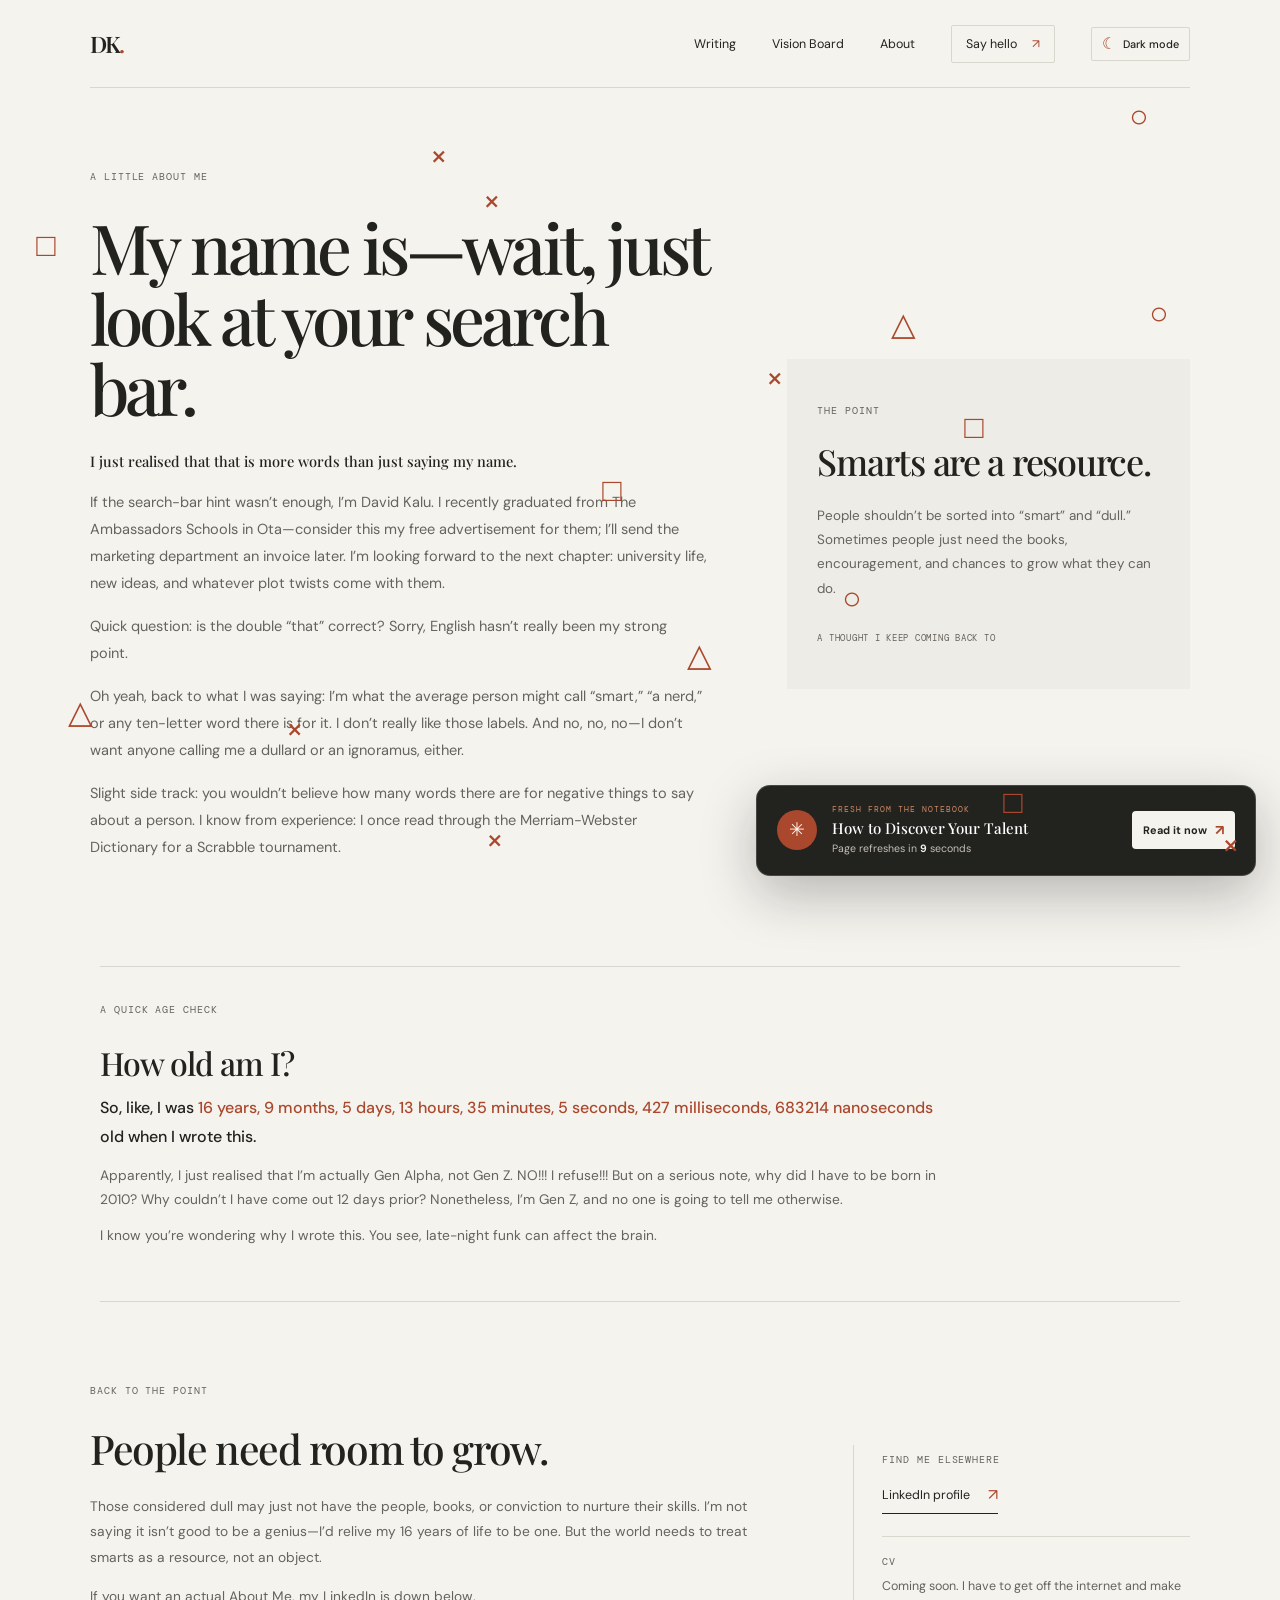
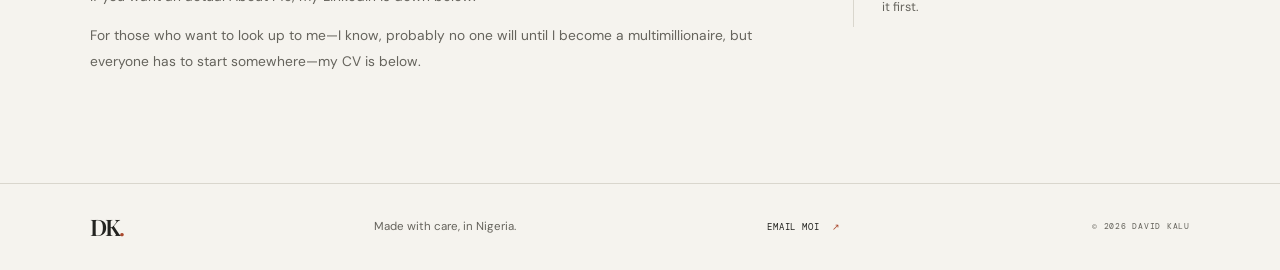
==== commit c4e72543: "Add vision board page and goal" ====
--- a/about.html
+++ b/about.html
@@ -33,7 +33,7 @@
     <link rel="preconnect" href="https://fonts.gstatic.com" crossorigin />
     <link href="https://fonts.googleapis.com/css2?family=DM+Mono:wght@400;500&family=DM+Sans:wght@400;500;600;700&family=Playfair+Display:ital,wght@0,500;0,600;1,500;1,600&display=swap" rel="stylesheet" />
     <script>(()=>{let saved=null;try{saved=localStorage.getItem("davidkalu:theme")}catch{}const mode=saved==="dark"||saved==="light"?saved:(window.matchMedia&&window.matchMedia("(prefers-color-scheme: dark)").matches?"dark":"light");document.documentElement.dataset.theme=mode;const color=document.querySelector('meta[name="theme-color"]');if(color)color.content=mode==="dark"?"#0c0a10":"#f5f3ee"})()</script>
-    <link rel="stylesheet" href="style.css?v=20261019-frenzy-original-scale" />
+    <link rel="stylesheet" href="style.css?v=20261019-vision-board" />
     <script src="script.js?v=20261019-frenzy-no-overlap" defer></script>
   </head>
   <body>
@@ -42,6 +42,7 @@
       <a class="wordmark" href="index.html#top" aria-label="David Kalu home">DK<span>.</span></a>
       <nav aria-label="Main navigation">
         <a href="index.html#writing">Writing</a>
+        <a href="vision-board.html">Vision Board</a>
         <a href="about.html" aria-current="page">About</a>
         <a class="nav-contact" href="mailto:hello@davidkalu.com">Say hello <span aria-hidden="true">↗</span></a>
       <button class="theme-toggle" type="button" aria-label="Dark mode" aria-pressed="false" title="Switch to dark mode"><span class="theme-toggle-icon" aria-hidden="true">☾</span><span class="theme-toggle-label">Dark mode</span></button>
--- a/style.css
+++ b/style.css
@@ -46,8 +46,8 @@
 .theme-toggle:focus-visible{outline:2px solid var(--accent);outline-offset:3px}
 .theme-toggle-icon{font-size:1rem;line-height:1;color:var(--accent)}
 :root[data-theme="dark"] .frenzy-welcome{color:#f5f3ee}
-@media(max-width:760px){.site-header{gap:10px}nav{gap:14px}.theme-toggle{padding:7px 8px}}
-@media(max-width:460px){.site-header{height:auto;min-height:72px;flex-wrap:wrap;row-gap:10px;padding-block:12px}nav{width:100%;justify-content:space-between;gap:8px}.theme-toggle{padding:7px 8px}.hero{grid-template-columns:minmax(0,1fr);min-width:0}.hero-copy{min-width:0}.intro{max-width:100%}h1{font-size:clamp(2.8rem,11vw,4rem)}}
+@media(max-width:760px){.site-header{height:auto;min-height:72px;flex-wrap:wrap;row-gap:10px;padding-block:12px}nav{width:100%;justify-content:flex-start;flex-wrap:wrap;gap:12px 16px}.theme-toggle{padding:7px 8px}}
+@media(max-width:460px){.site-header{row-gap:9px}nav{gap:9px 13px}nav a{font-size:.67rem}nav .nav-contact{padding:7px 8px}.theme-toggle{font-size:.62rem;padding:6px 7px;gap:5px}.hero{grid-template-columns:minmax(0,1fr);min-width:0}.hero-copy{min-width:0}.intro{max-width:100%}h1{font-size:clamp(2.8rem,11vw,4rem)}}
 @media(prefers-reduced-motion:reduce){.theme-toggle{transition:none}}
 
 @media(max-width:760px){.frenzy-symbol{opacity:.48}.frenzy-symbol:active{opacity:1;transform:scale(1.12)}}
@@ -63,3 +63,40 @@
 
 /* Restore the original symbol scale while keeping it steady during play. */
 .frenzy-symbol{width:46px;height:46px;font-size:2rem}.frenzy-symbol:hover,.frenzy-symbol.is-caught{transform:none}@keyframes frenzy-fusion{0%{transform:rotate(-14deg)}65%{transform:rotate(8deg)}100%{transform:rotate(0)}}
+
+/* Vision Board imagery and goal timeline */
+.vision-hero-art{display:block;color:var(--paper);text-decoration:none;isolation:isolate;transition:transform .28s ease,box-shadow .28s ease}
+.vision-hero-art:hover,.vision-hero-art:focus-visible{transform:translateY(-3px);box-shadow:0 14px 32px rgba(34,34,31,.18)}
+.vision-hero-art img{position:absolute;inset:0;width:100%;height:100%;object-fit:cover;object-position:center 54%;transition:filter .35s ease,transform .6s ease}
+.vision-hero-art:hover img{transform:scale(1.025)}
+.vision-hero-art::after{content:"";position:absolute;inset:28% 0 0;background:linear-gradient(180deg,transparent 4%,rgba(16,13,11,.77) 100%);z-index:0}
+.vision-image-label{position:absolute;left:22px;right:68px;bottom:22px;z-index:1;display:flex;flex-direction:column;gap:9px}
+.vision-image-label>span,.vision-goal-image figcaption>span{font:.58rem var(--mono);letter-spacing:.12em;color:#f1c59a}
+.vision-image-label strong{font:500 clamp(1.15rem,2.4vw,1.75rem)/1.2 var(--serif);letter-spacing:-.025em;color:#fff}
+.vision-image-arrow{position:absolute;z-index:1;right:20px;bottom:23px;display:grid;place-items:center;width:36px;height:36px;border:1px solid rgba(255,255,255,.55);border-radius:50%;color:#fff;font-size:1.1rem;transition:background .2s,color .2s}
+.vision-hero-art:hover .vision-image-arrow{background:#fff;color:#222}
+.vision-page{padding-top:82px;padding-bottom:105px;min-height:70vh}
+.vision-intro{max-width:710px;padding-bottom:56px}
+.vision-intro .eyebrow{margin-bottom:25px}
+.vision-intro h1{font-size:clamp(3.25rem,6vw,5.6rem);margin-bottom:21px}
+.vision-intro-copy{max-width:610px;margin:0;color:var(--muted);font-size:.93rem;line-height:1.85}
+.vision-list{border-top:1px solid var(--line)}
+.vision-goal{display:grid;grid-template-columns:190px minmax(0,1fr);gap:35px;padding:30px 0 37px;border-bottom:1px solid var(--line)}
+.vision-goal-meta{display:flex;flex-direction:column;gap:11px;padding-top:4px;color:var(--muted);font:.58rem var(--mono);letter-spacing:.08em}
+.vision-goal-meta span:first-child{color:var(--accent)}
+.vision-goal-main{min-width:0}
+.vision-goal-image{height:clamp(230px,37vw,430px);position:relative;overflow:hidden;margin:0 0 26px;background:var(--surface)}
+.vision-goal-image::after{content:"";position:absolute;inset:35% 0 0;background:linear-gradient(180deg,transparent,rgba(16,13,11,.8))}
+.vision-goal-image img{width:100%;height:100%;object-fit:cover;object-position:center 53%;display:block}
+.vision-goal-image figcaption{position:absolute;z-index:1;left:24px;right:24px;bottom:22px;display:flex;flex-direction:column;gap:8px;color:#fff}
+.vision-goal-image figcaption strong{font:500 clamp(1.35rem,3.1vw,2rem)/1.2 var(--serif)}
+.vision-goal-main h2{font:500 1.85rem/1.2 var(--serif);letter-spacing:-.025em;margin:0 0 13px}
+.vision-goal-main>p:not(.vision-goal-dates){max-width:690px;color:var(--muted);font-size:.85rem;line-height:1.8;margin-bottom:22px}
+.vision-goal-dates{display:flex;flex-wrap:wrap;align-items:center;gap:10px;margin:0;padding-top:15px;border-top:1px solid var(--line);font:.63rem var(--mono);letter-spacing:.06em;color:var(--muted)}
+.vision-goal-dates>span:first-child{color:var(--accent);margin-right:5px}
+.vision-date-arrow{color:var(--accent)}
+.current-goal-status{color:var(--ink)}
+:root[data-theme="dark"] .vision-hero-art img,:root[data-theme="dark"] .vision-goal-image img{filter:brightness(.76) saturate(.88)}
+@media(max-width:760px){.vision-page{padding-top:61px;padding-bottom:72px}.vision-intro{padding-bottom:42px}.vision-goal{grid-template-columns:1fr;gap:17px;padding-top:24px}.vision-goal-meta{flex-direction:row;gap:16px;align-items:center}.vision-goal-image{height:clamp(235px,63vw,350px);margin-bottom:22px}.vision-goal-image figcaption{left:18px;right:18px;bottom:17px}}
+@media(max-width:460px){.vision-image-label{left:16px;bottom:17px;right:54px}.vision-image-arrow{right:14px;bottom:17px;width:31px;height:31px}.vision-goal-dates{gap:7px;font-size:.56rem}}
+@media(prefers-reduced-motion:reduce){.vision-hero-art,.vision-hero-art img,.vision-image-arrow{transition:none}}
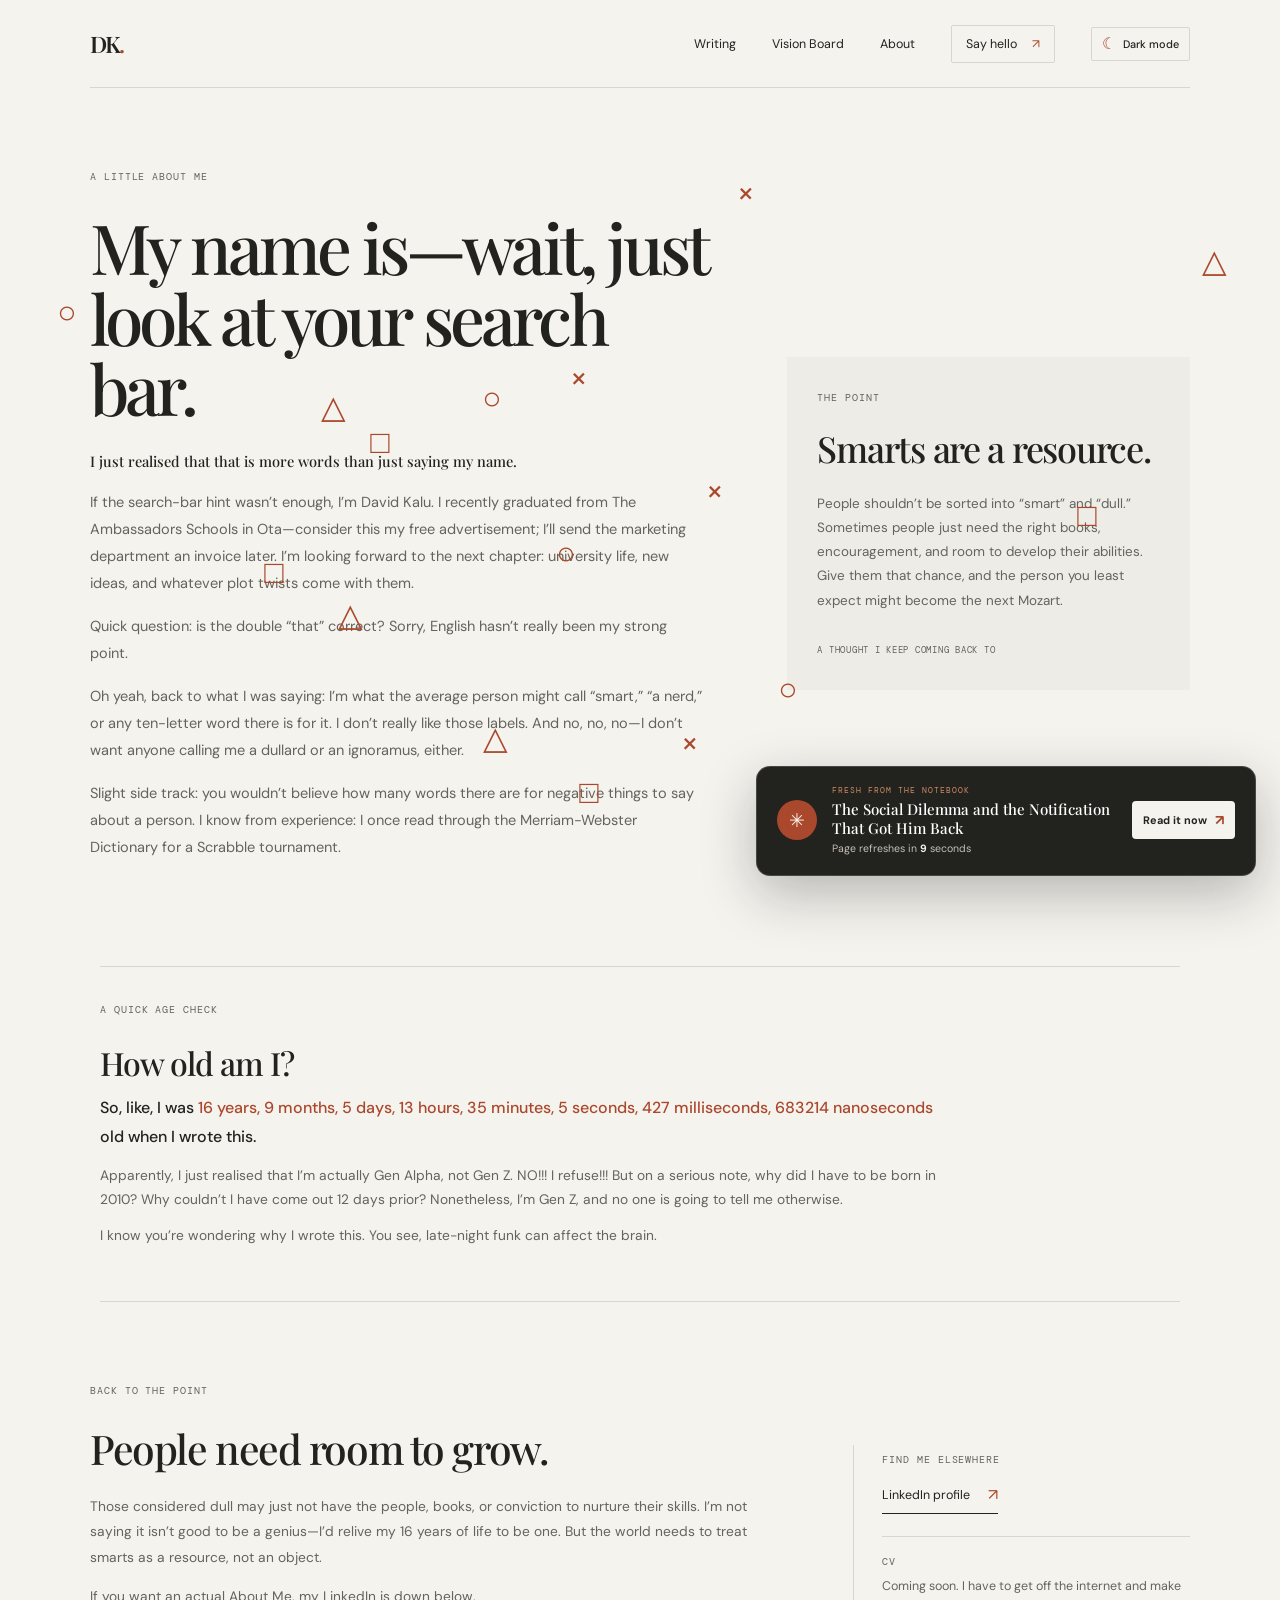
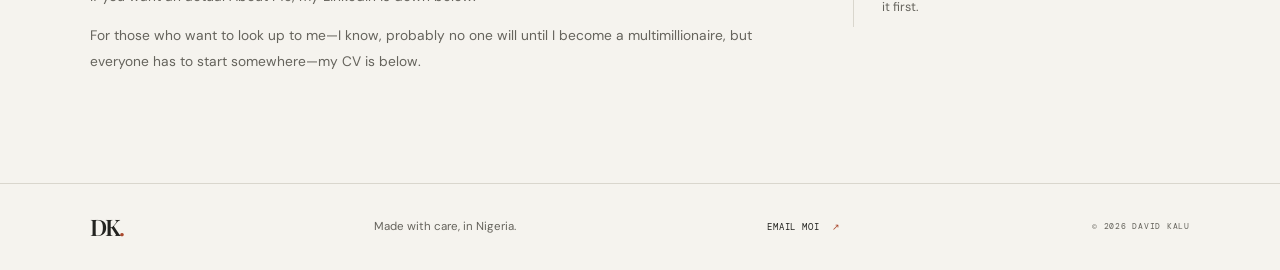
==== commit b58e1267: "Update about page copy" ====
--- a/about.html
+++ b/about.html
@@ -54,7 +54,7 @@
           <p class="eyebrow">A LITTLE ABOUT ME</p>
           <h1 id="about-title">My name is—wait, just look at your search bar.</h1>
           <p class="about-lede">I just realised that that is more words than just saying my name.</p>
-          <p>If the search-bar hint wasn’t enough, I’m David Kalu. I recently graduated from The Ambassadors Schools in Ota—consider this my free advertisement for them; I’ll send the marketing department an invoice later. I’m looking forward to the next chapter: university life, new ideas, and whatever plot twists come with them.</p>
+          <p>If the search-bar hint wasn’t enough, I’m David Kalu. I recently graduated from The Ambassadors Schools in Ota—consider this my free advertisement; I’ll send the marketing department an invoice later. I’m looking forward to the next chapter: university life, new ideas, and whatever plot twists come with them.</p>
           <p>Quick question: is the double “that” correct? Sorry, English hasn’t really been my strong point.</p>
           <p>Oh yeah, back to what I was saying: I’m what the average person might call “smart,” “a nerd,” or any ten-letter word there is for it. I don’t really like those labels. And no, no, no—I don’t want anyone calling me a dullard or an ignoramus, either.</p>
           <p>Slight side track: you wouldn’t believe how many words there are for negative things to say about a person. I know from experience: I once read through the Merriam-Webster Dictionary for a Scrabble tournament.</p>
@@ -62,7 +62,7 @@
         <aside class="about-note about-point" aria-label="The point">
           <p class="eyebrow">THE POINT</p>
           <h2>Smarts are a resource.</h2>
-          <p>People shouldn’t be sorted into “smart” and “dull.” Sometimes people just need the books, encouragement, and chances to grow what they can do.</p>
+          <p>People shouldn’t be sorted into “smart” and “dull.” Sometimes people just need the right books, encouragement, and room to develop their abilities. Give them that chance, and the person you least expect might become the next Mozart.</p>
           <span class="about-note-foot">A THOUGHT I KEEP COMING BACK TO</span>
         </aside>
       </section>
--- a/style.css
+++ b/style.css
@@ -100,3 +100,29 @@
 @media(max-width:760px){.vision-page{padding-top:61px;padding-bottom:72px}.vision-intro{padding-bottom:42px}.vision-goal{grid-template-columns:1fr;gap:17px;padding-top:24px}.vision-goal-meta{flex-direction:row;gap:16px;align-items:center}.vision-goal-image{height:clamp(235px,63vw,350px);margin-bottom:22px}.vision-goal-image figcaption{left:18px;right:18px;bottom:17px}}
 @media(max-width:460px){.vision-image-label{left:16px;bottom:17px;right:54px}.vision-image-arrow{right:14px;bottom:17px;width:31px;height:31px}.vision-goal-dates{gap:7px;font-size:.56rem}}
 @media(prefers-reduced-motion:reduce){.vision-hero-art,.vision-hero-art img,.vision-image-arrow{transition:none}}
+
+/* Social Dilemma reader interactions */
+.social-poll,.film-reveal{margin:34px 0 40px;padding:25px 26px;background:var(--surface);border:1px solid var(--line)}
+.social-poll .eyebrow,.film-reveal .eyebrow{margin-bottom:12px;color:var(--accent)}
+.social-poll h2,.film-reveal h2{font:500 1.55rem/1.25 var(--serif);letter-spacing:-.025em;margin:0 0 18px;color:var(--ink)}
+.social-poll-options{display:flex;flex-wrap:wrap;gap:9px}
+.social-poll-options button,.film-reveal-start{min-height:42px;padding:10px 13px;border:1px solid var(--line);border-radius:2px;background:var(--paper);color:var(--ink);font:500 .75rem var(--sans);cursor:pointer;transition:color .2s,border-color .2s,background .2s}
+.social-poll-options button:hover,.social-poll-options button:focus-visible,.film-reveal-start:hover,.film-reveal-start:focus-visible{border-color:var(--accent);color:var(--accent)}
+.social-poll-options button:disabled{background:var(--ink);border-color:var(--ink);color:var(--paper);cursor:default}
+.social-poll-status,.film-reveal-status{font:.65rem/1.6 var(--mono);color:var(--muted);margin:13px 0 0}
+.social-dilemma-beat{font:600 1.4rem var(--serif);color:var(--accent)}
+.film-reveal-answer{margin-top:21px;padding-top:20px;border-top:1px solid var(--line)}
+.film-reveal-answer h3{font:500 1.7rem/1.2 var(--serif);margin:0 0 10px;color:var(--ink)}
+.film-reveal-answer p{margin-bottom:12px}
+.reward-star{display:grid;place-items:center;width:42px;height:42px;border:1px solid #d6a32f;border-radius:50%;background:#f1c75b;color:#493613;font-size:1.45rem;line-height:1;cursor:pointer;box-shadow:0 5px 14px rgba(157,111,15,.19);transition:transform .2s,box-shadow .2s}
+.reward-star:hover{transform:translateY(-2px) rotate(-8deg);box-shadow:0 8px 20px rgba(157,111,15,.26)}
+.reward-star:focus-visible{outline:2px solid var(--accent);outline-offset:3px}
+.reward-note{position:fixed;width:min(420px,calc(100vw - 32px));max-width:none;padding:32px 30px 28px;background:var(--paper);color:var(--ink);border:1px solid var(--line);box-shadow:0 20px 70px rgba(25,24,21,.24)}
+.reward-note::backdrop{background:rgba(34,34,31,.48);backdrop-filter:blur(3px)}
+.reward-note form{position:absolute;top:12px;right:14px}
+.reward-note-close{border:0;background:transparent;color:var(--muted);font:1.5rem/1 var(--sans);cursor:pointer}
+.reward-note .eyebrow{margin-bottom:14px}
+.reward-note h2{font:500 1.7rem/1.2 var(--serif);margin:0 0 13px}
+.reward-note>p:not(.eyebrow){font-size:.83rem;line-height:1.75;color:var(--muted);margin:0}
+@media(max-width:760px){.social-poll,.film-reveal{padding:21px 18px;margin:28px 0 34px}.social-poll h2,.film-reveal h2{font-size:1.38rem}.reward-note{padding:30px 22px 24px}.reward-note h2{font-size:1.55rem}}
+@media(prefers-reduced-motion:reduce){.social-poll-options button,.film-reveal-start,.reward-star{transition:none}}
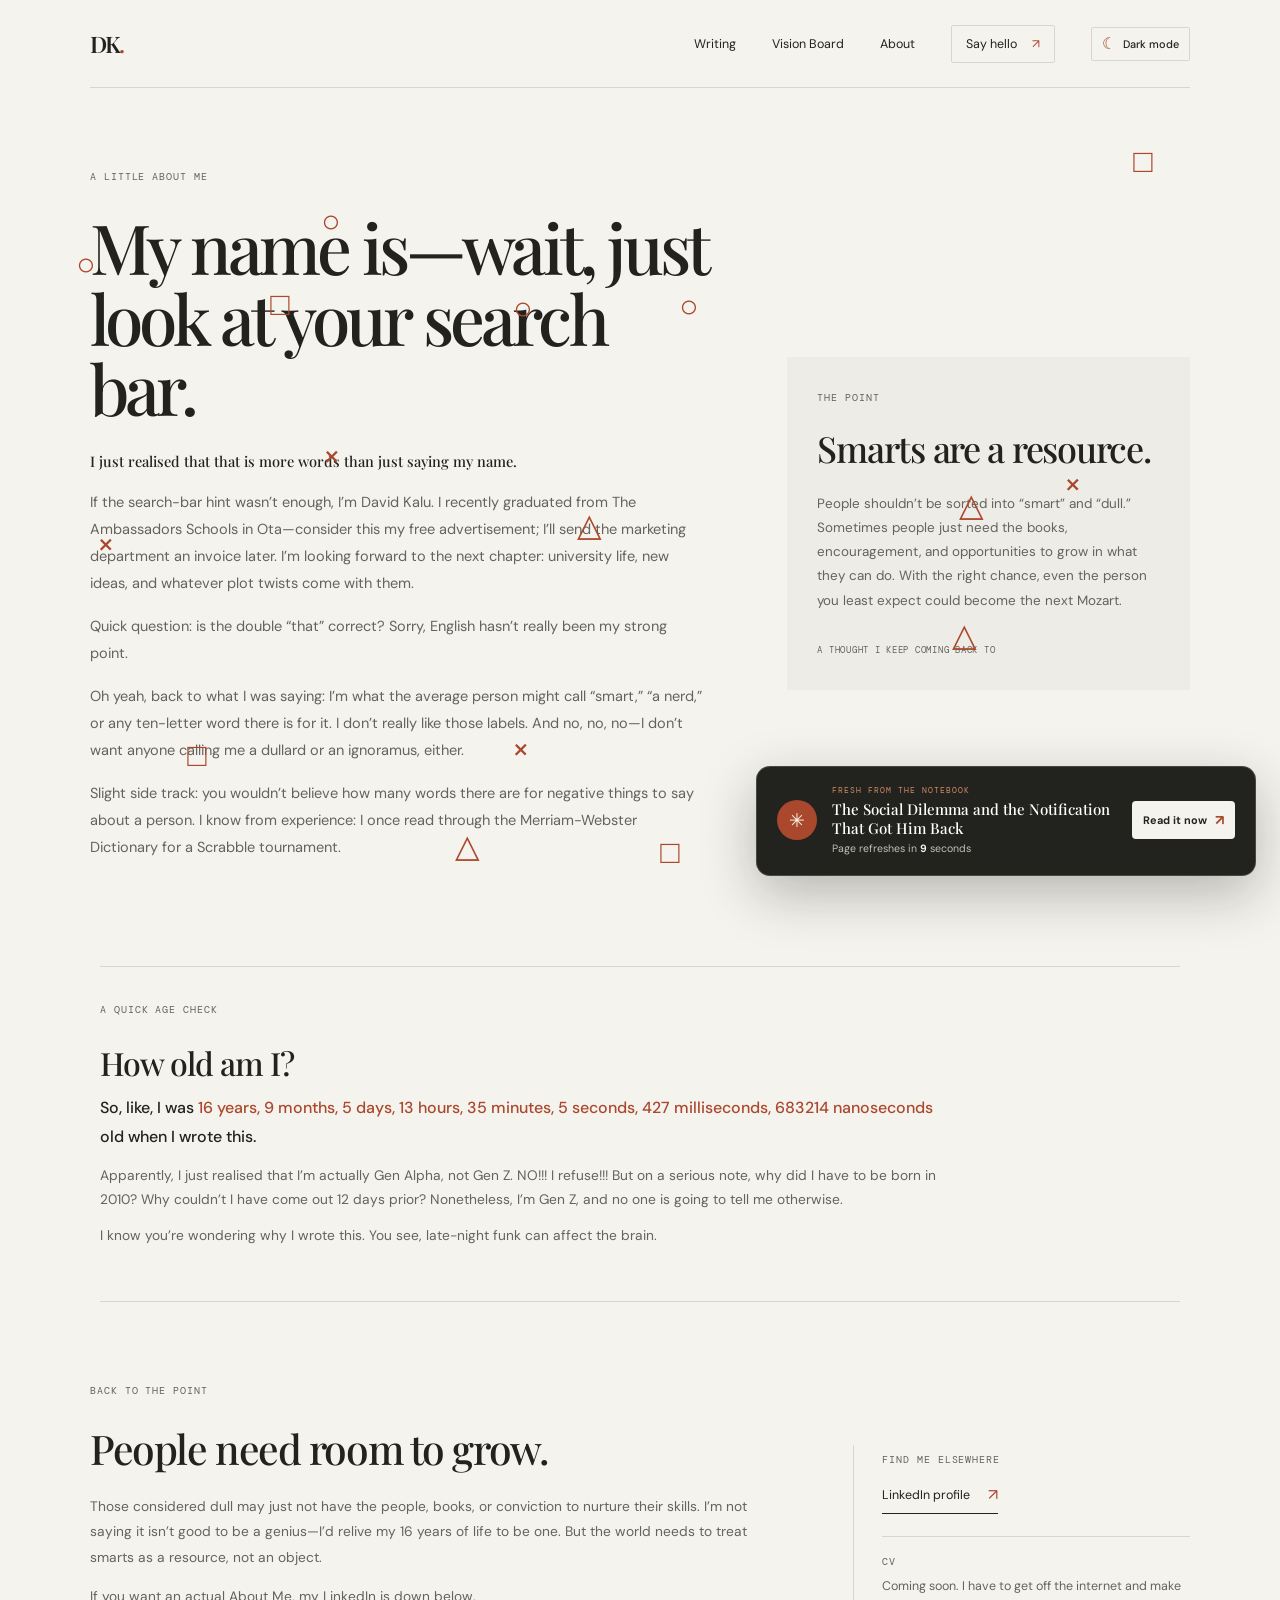
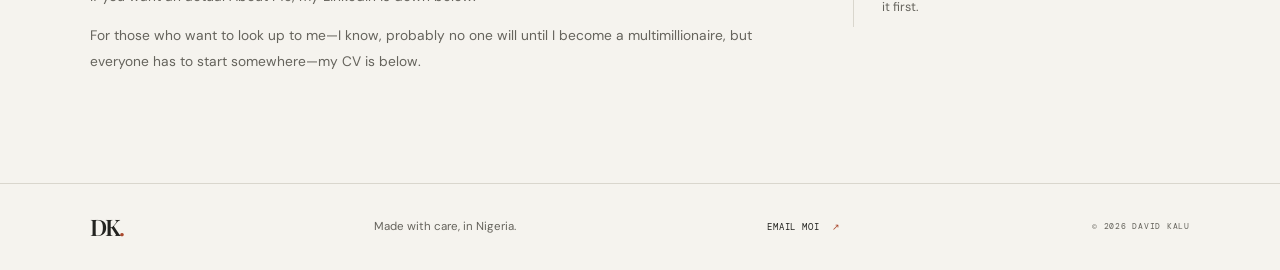
==== commit 2819d280: "Refine about page growth paragraph" ====
--- a/about.html
+++ b/about.html
@@ -62,7 +62,7 @@
         <aside class="about-note about-point" aria-label="The point">
           <p class="eyebrow">THE POINT</p>
           <h2>Smarts are a resource.</h2>
-          <p>People shouldn’t be sorted into “smart” and “dull.” Sometimes people just need the right books, encouragement, and room to develop their abilities. Give them that chance, and the person you least expect might become the next Mozart.</p>
+          <p>People shouldn’t be sorted into “smart” and “dull.” Sometimes people just need the books, encouragement, and opportunities to grow in what they can do. With the right chance, even the person you least expect could become the next Mozart.</p>
           <span class="about-note-foot">A THOUGHT I KEEP COMING BACK TO</span>
         </aside>
       </section>
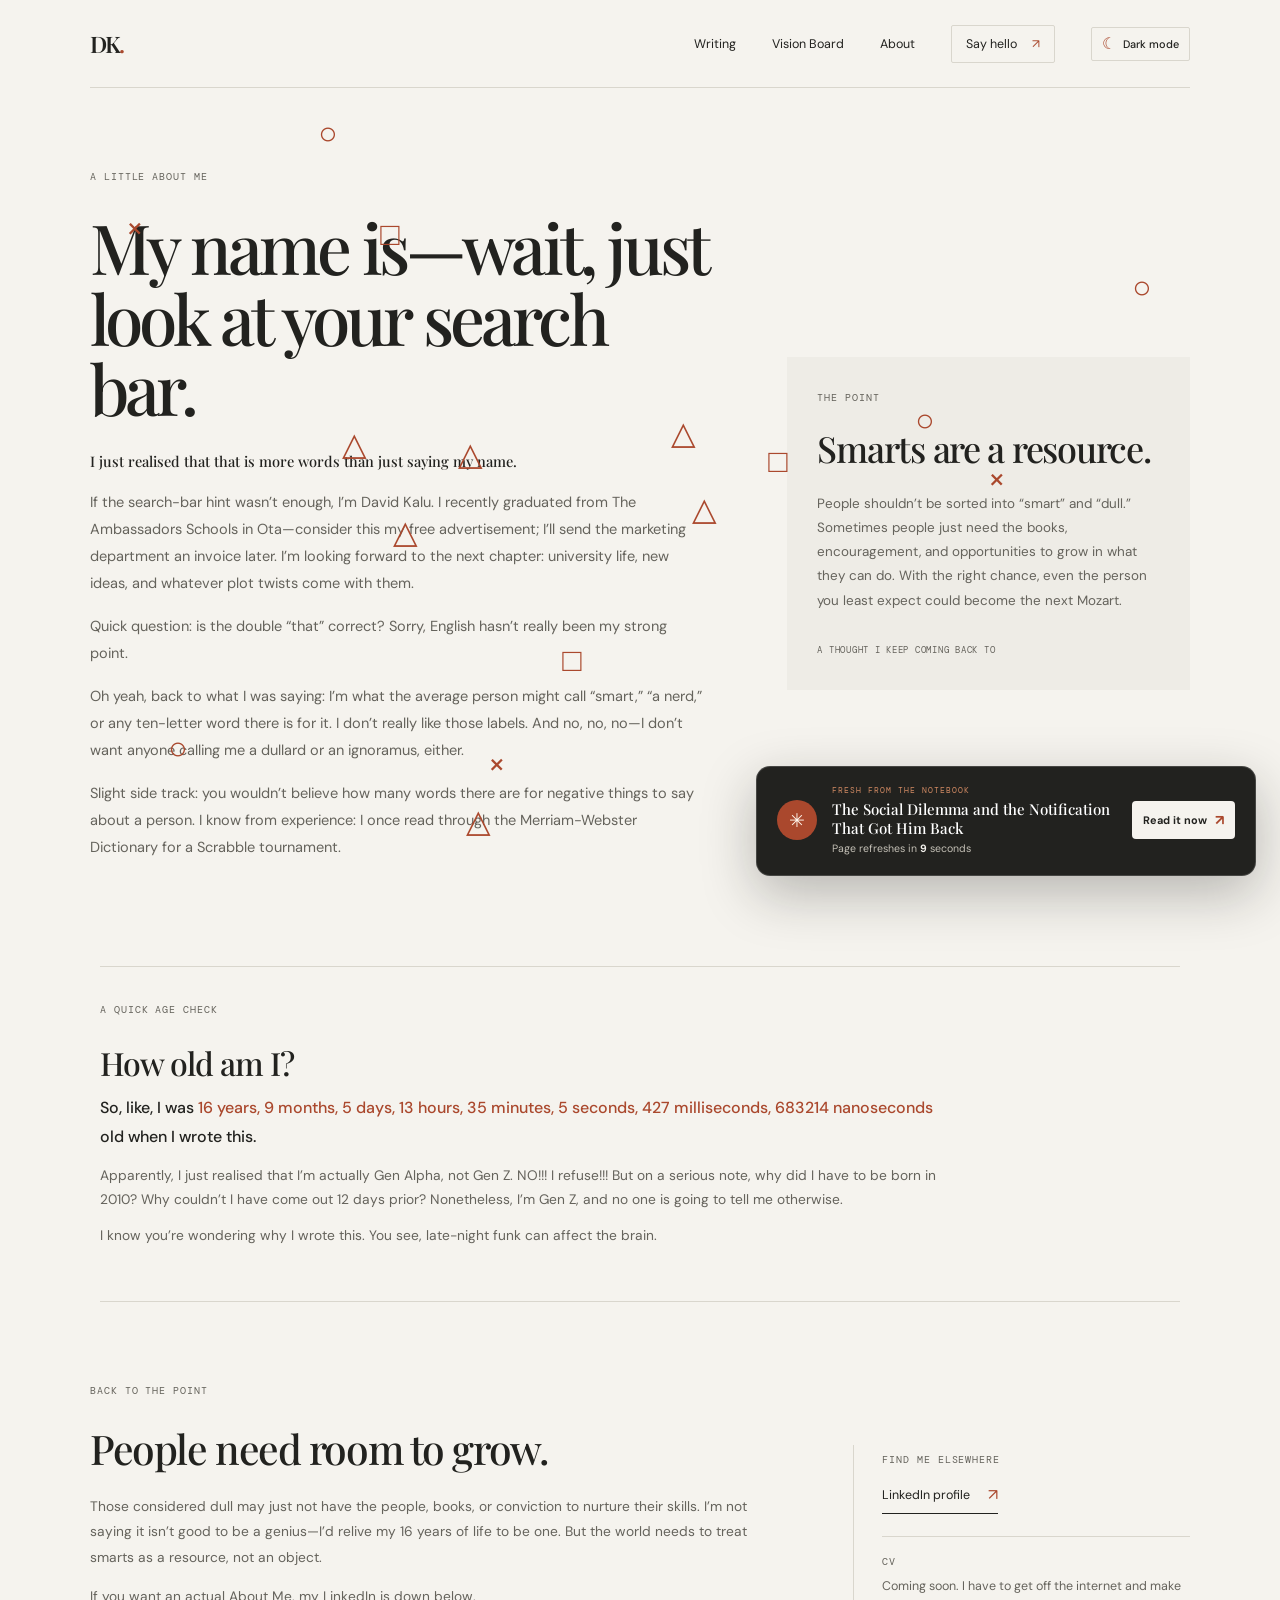
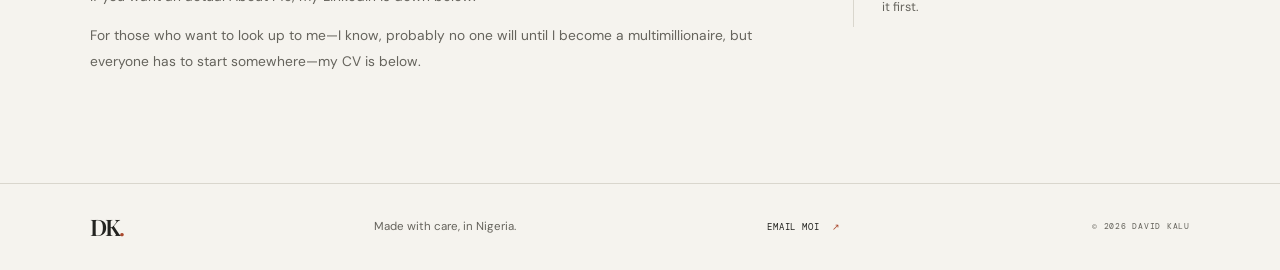
==== commit 694ab892: "Integrate Google Analytics tracking code Added Google Analytics tracking script to the page." ====
--- a/about.html
+++ b/about.html
@@ -1,6 +1,15 @@
 <!doctype html>
 <html lang="en">
   <head>
+    <!-- Google tag (gtag.js) -->
+    <script async src="https://www.googletagmanager.com/gtag/js?id=G-95YQHLNPF0"></script>
+    <script>
+      window.dataLayer = window.dataLayer || [];
+      function gtag(){dataLayer.push(arguments);}
+      gtag('js', new Date());
+    
+      gtag('config', 'G-95YQHLNPF0');
+    </script>
     <meta charset="utf-8" />
     <meta name="viewport" content="width=device-width, initial-scale=1" />
     <meta name="theme-color" content="#f5f3ee" />
